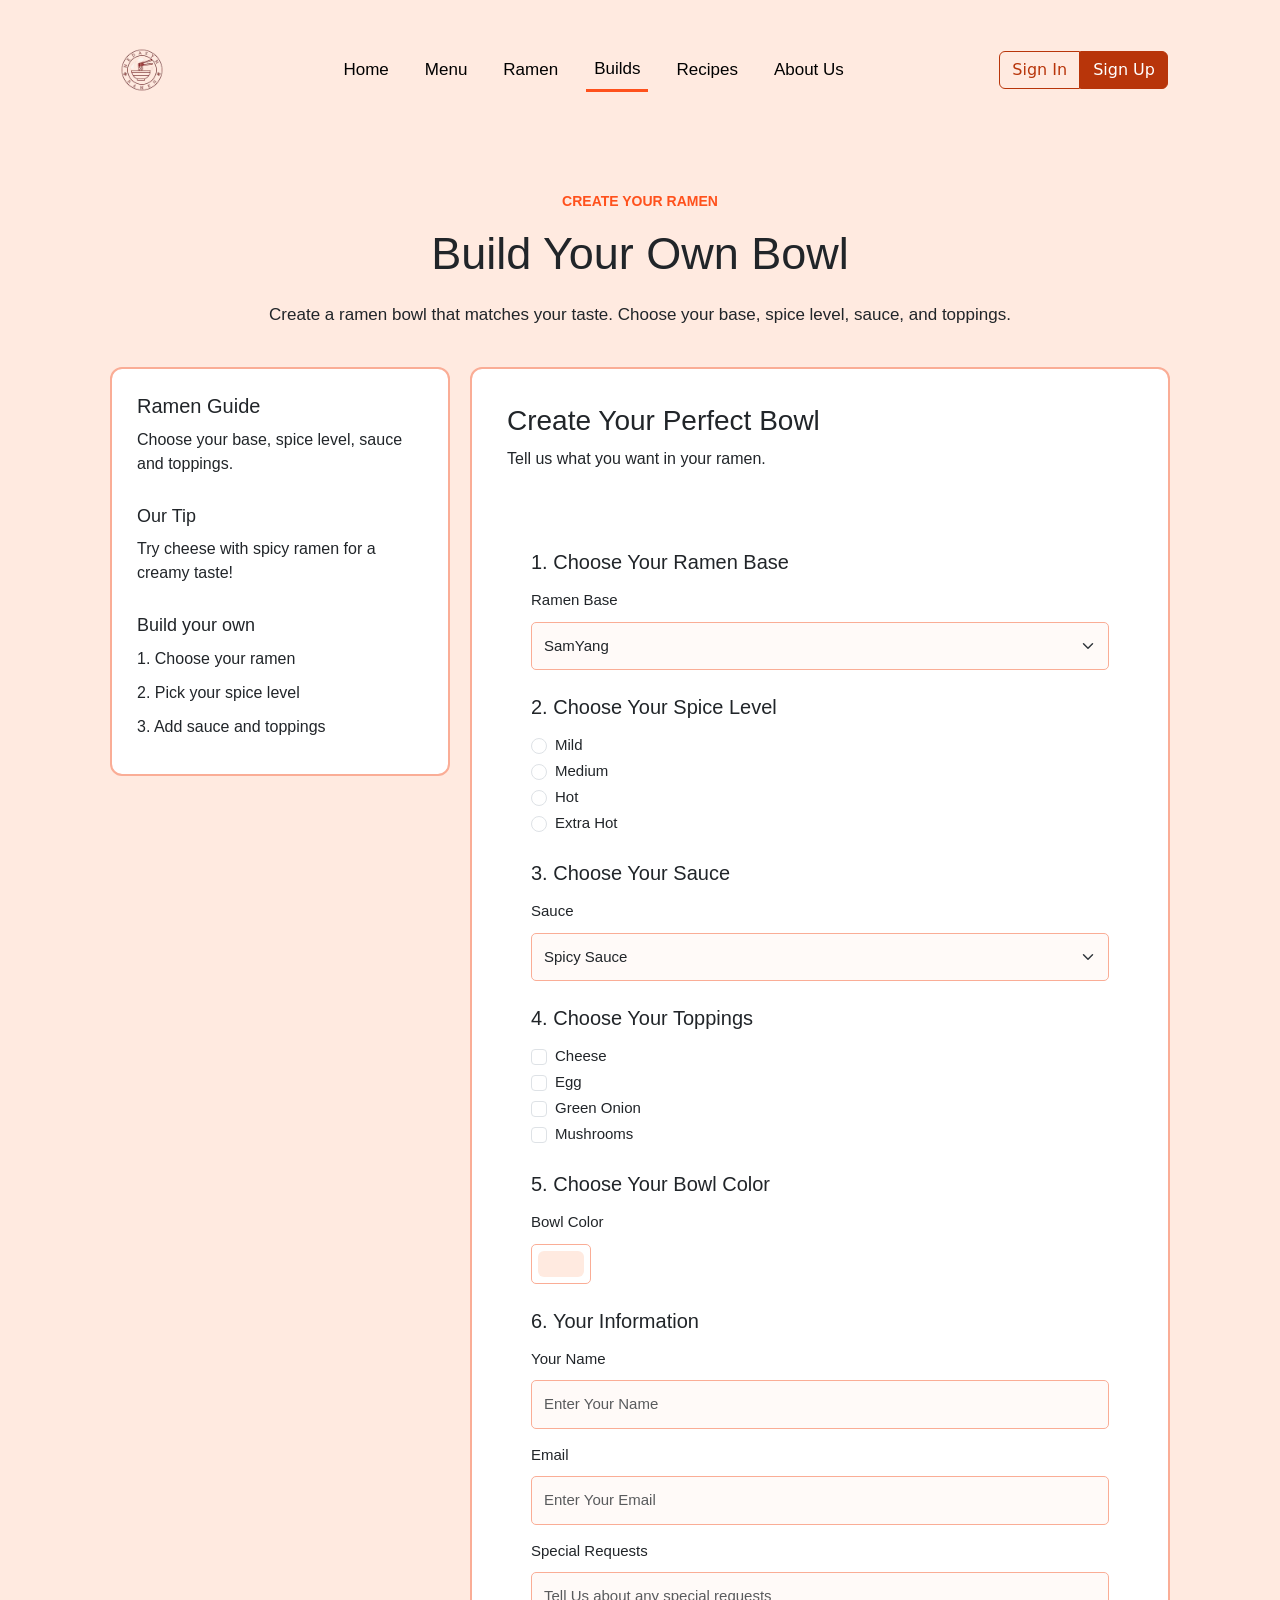
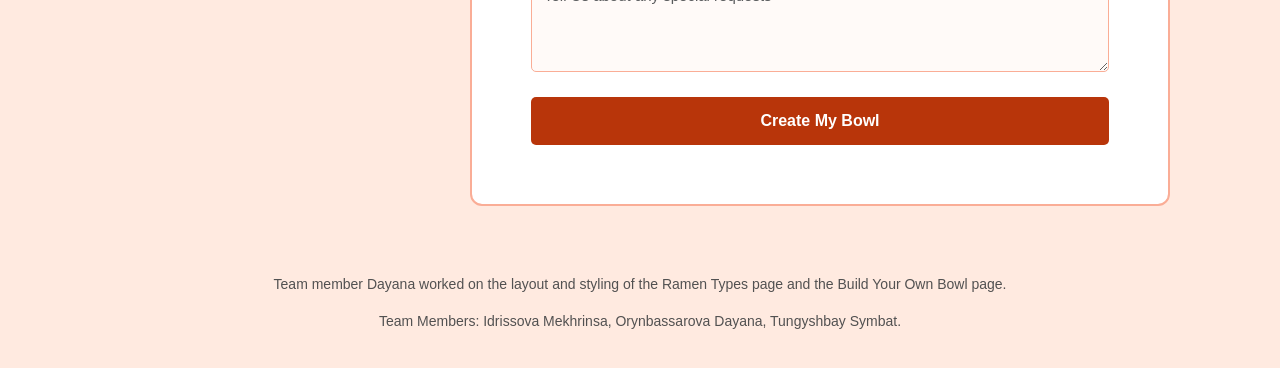
==== build.html @ 7dd199af "Add files via upload" ====
<!DOCTYPE html>
<html lang="en">

<head>
    <meta charset="UTF-8">
    <meta name="viewport" content="width=device-width, initial-scale=1.0">
    <link href="https://cdn.jsdelivr.net/npm/bootstrap@5.3.3/dist/css/bootstrap.min.css" rel="stylesheet">
    <link rel="stylesheet" href="style.css">
    <title>MEDASYM RAMEN | Build Your Own Bowl</title>
</head>

<body>
    <nav class="navbar navbar-expand-lg bg-white">
        <div class="container-fluid">
            <a class="navbar-brand" href="index.html">
                <img src="logo.png" alt="MEDASYM RAMEN" width="150">
            </a>

            <button class="navbar-toggler" type="button" data-bs-toggle="collapse" data-bs-target="#navbarNav">
                <span class="navbar-toggler-icon"></span>
            </button>
            <div class="collapse navbar-collapse" id="navbarNav">
                <ul class="navbar-nav mx-auto">
                    <li class="nav-item">
                        <a class="nav-link" href="index.html">Home</a>
                    </li>
                    <li class="nav-item">
                        <a class="nav-link" href="menu.html">Menu</a>
                    </li>
                    <li class="nav-item">
                        <a class="nav-link" href="ramen.html">Ramen</a>
                    </li>
                    <li class="nav-item">
                        <a class="nav-link active" href="build.html">Builds</a>
                    </li>
                    <li class="nav-item">
                        <a class="nav-link" href="recipes.html">Recipes</a>
                    </li>
                    <li class="nav-item">
                        <a class="nav-link" href="about.html">About Us</a>
                    </li>
                </ul>

                <div class="d-flex gap-2">
                    <a href="#" class="btn btn-outline-secondary">Sign In</a>
                    <a href="signup.html" class="btn btn-primary">Sign Up</a>
                </div>

            </div>
        </div>

    </nav>

    <section class="build-hero">

        <p>CREATE YOUR RAMEN</p>

        <h1>Build Your Own Bowl</h1>

        <p>
            Create a ramen bowl that matches your taste.
            Choose your base, spice level, sauce, and toppings.
        </p>
    </section>
    <div class="container my-4">
        <div class="row g-4">
            <aside class="col-lg-4 col-md-5 col-12">
                <div class="build-sidebar">
                    <h3>Ramen Guide</h3>
                    <p>Choose your base, spice level, sauce and toppings.</p>
                    <h4>Our Tip</h4>
                    <p>Try cheese with spicy ramen for a creamy taste!</p>
                    <h4>Build your own</h4>
                    <p>1. Choose your ramen</p>
                    <p>2. Pick your spice level</p>
                    <p>3. Add sauce and toppings</p>
                </div>
            </aside>


            <main class="col-lg-8 col-md-7 col-12">
                <div class="build-form">

                    <h2>Create Your Perfect Bowl</h2>

                    <p> Tell us what you want in your ramen.</p>

                    <form class="p-4">

                        <h3>1. Choose Your Ramen Base</h3>

                        <label for="base" class="form-label">Ramen Base</label>

                        <select id="base" name="base" class="form-select">
                            <option value="samyang">SamYang</option>
                            <option value="buldak">Buldak</option>
                            <option value="shin">Shin Ramen</option>
                        </select>

                        <h3>2. Choose Your Spice Level</h3>

                        <div class="form-check">
                            <input class="form-check-input" type="radio" name="spice" id="mild" value="mild">
                            <label class="form-check-label" for="mild">Mild</label>
                        </div>

                        <div class="form-check">
                            <input class="form-check-input" type="radio" name="spice" id="medium" value="medium">
                            <label class="form-check-label" for="medium">Medium</label>
                        </div>

                        <div class="form-check">
                            <input class="form-check-input" type="radio" name="spice" id="hot" value="hot">
                            <label class="form-check-label" for="hot">Hot</label>
                        </div>

                        <div class="form-check">
                            <input class="form-check-input" type="radio" name="spice" id="extra-hot"
                                value="extra-hot">
                            <label class="form-check-label" for="extra-hot">Extra Hot</label>
                        </div>


                        <h3>3. Choose Your Sauce</h3>

                        <label for="sauce" class="form-label">Sauce</label>
                        <select id="sauce" name="sauce" class="form-select">
                            <option value="spicy">Spicy Sauce</option>
                            <option value="cheese">Cheese Sauce</option>
                            <option value="creamy">Creamy Sauce</option>
                            <option value="soy">Soy Sauce</option>
                        </select>

                        <h3>4. Choose Your Toppings</h3>

                        <div class="form-check">
                            <input class="form-check-input" type="checkbox" name="topping" value="cheese" id="cheese">
                            <label class="form-check-label" for="cheese">Cheese</label>
                        </div>

                        <div class="form-check">
                            <input class="form-check-input" type="checkbox" name="topping" value="egg" id="egg">
                            <label class="form-check-label" for="egg">Egg</label>
                        </div>

                        <div class="form-check">
                            <input class="form-check-input" type="checkbox" name="topping" value="green-onion" id="green-onion">
                            <label class="form-check-label" for="green-onion">Green Onion</label>
                        </div>

                        <div class="form-check">
                            <input class="form-check-input" type="checkbox" name="topping" value="mushrooms" id="mushrooms">
                            <label class="form-check-label" for="mushrooms">Mushrooms</label>
                        </div>

                        <h3>5. Choose Your Bowl Color</h3>

                        <label for="bowl-color" class="form-label">Bowl Color</label>
                        <input type="color" id="bowl-color" name="bowl-color" class="form-control form-control-color" value="#ffeae0">

                        <h3>6. Your Information</h3>

                        <label for="name" class="form-label">Your Name</label>
                        <input type="text" id="name" name="name" class="form-control" placeholder="Enter Your Name">

                        <label for="email" class="form-label">Email</label>
                        <input type="email" id="email" name="email" class="form-control" placeholder="Enter Your Email">

                        <label for="message" class="form-label">Special Requests</label>

                        <textarea id="message" name="message" class="form-control"
                            placeholder="Tell Us about any special requests" rows="4"></textarea>

                        <button type="submit" class="btn btn-primary">Create My Bowl</button>

                    </form>
                </div>
            </main>
        </div>
    </div>
    <footer class="team-credits">
        <p>Team member Dayana worked on the layout and styling
            of the Ramen Types page and the Build Your Own Bowl page.
        </p>
        <p>Team Members: Idrissova Mekhrinsa,
            Orynbassarova Dayana, Tungyshbay Symbat.
        </p>

    </footer>

    <script src="https://cdn.jsdelivr.net/npm/bootstrap@5.3.3/dist/js/bootstrap.bundle.min.js"></script>

</body>

</html>
---- style.css ----
*,
::after,
::before {
    box-sizing: border-box;
    margin: 0;
    padding: 0;
}

body {
    margin: 0 100px;
    background-color: #ffeae0;
}

.team-credits {
    text-align: center;
    padding: 20px;
    font-size: 14px;
    color: #525151;
    margin-top: 50px;
    font-family: sans-serif;
}

.navbar {
    width: 100%;
    height: 140px;
    display: flex;
    justify-content: space-between;
    align-items: center;
    padding: 30px 0;
}

.navbar .logo h1 {
    font-weight: 600;
    font-family: sans-serif;
    color: #000000;
}

.navbar .logo b {
    color: #ff511c;
}

.navbar ul {
    display: flex;
    list-style: none;
    align-items: center;
    gap: 20px;
}

.navbar ul li {
    white-space: nowrap;
}

.navbar ul li a {
    text-decoration: none;
    color: #000000;
    font-weight: 500;
    font-family: sans-serif;
    font-size: 17px;
}

/* =====ACTIVE===== */
.navbar ul .active::after {
    content: '';
    width: 50%;
    height: 3px;
    background-color: #ff511c;
    display: flex;
    position: relative;
    margin-left: 10px;
}

button {
    padding: 10px 20px;
    cursor: pointer;
    font-weight: 600;
}

.signin {
    background: transparent;
    border: none;
}

.signup {
    background-color: #ff511c;
    color: #ffffff;
    outline: none;
    border: none;
    border-radius: 5px;
}

.explore-btn {
    display: inline-block;
    padding: 10px 23px;
    background-color: #ff511c;
    color: white;
    border-radius: 5px;
    text-decoration: none;
    font-family: sans-serif;
    font-weight: 600;
}

.explore-btn:hover {
    background-color: #e64213;
}

/* ===== HOMEPAGE ===== */
.home-grid {
    display: grid;
    grid-template-columns: 220px 1fr;
    grid-template-rows: auto 1fr auto;
    grid-template-areas:
        "header  header"
        "main main"
        "card card"
        "footer  footer";
    gap: 30px;
    min-height: 100vh;
}

.home-header {
    grid-area: header;
}

.home-card {
    grid-area: card;
    display: flex;
    flex-direction: row;
    align-items: center;
    justify-content: center;
    gap: 30px;
    flex-wrap: wrap;
}

.home-card img {
    width: 160px;
    height: 160px;
    object-fit: contain;
    padding: 15px;
    background-color: white;
    border-radius: 10px;
    outline: 2px solid #faad96;
    user-select: none;
    flex: 0 1 160px;
}

.home-main {
    grid-area: main;
    align-self: center;
}

.home-info {
    display: flex;
    flex-direction: column;
    max-width: 100%;
}

.home-info h2 {
    font-size: 60px;
    font-family: sans-serif;
    margin-bottom: 30px;
}

.home-info p {
    font-size: 20px;
    line-height: 2pc;
    margin-bottom: 30px;
    font-family: sans-serif;
}

.home-footer {
    grid-area: footer;
    text-align: center;
    padding: 20px;
    font-size: 14px;
    color: #525151;
    font-family: sans-serif;
}

@media (min-width: 576px) and (max-width: 800px) {
    .home-grid {
        grid-template-columns: 1fr;
        grid-template-areas:
            "header"
            "main"
            "card"
            "footer";
    }
}

@media (max-width: 575px) {
    .home-grid {
        grid-template-columns: 1fr;
        grid-template-areas:
            "header"
            "main"
            "card"
            "footer";
    }
}

/* =====CARDS===== */
.category {
    width: 100%;
    display: flex;
    margin-bottom: 50px;
    justify-content: center;
}

.category .list-items {
    width: 90%;
    position: relative;
    margin-top: 50px;
}

.category .list-items h3 {
    font-size: 20px;
    font-weight: 600;
    font-family: sans-serif;
    margin-bottom: 70px;

}

.category .list-items .card-list {
    display: flex;
    justify-content: space-between;
    grid-template-columns: repeat(4, 1fr);
}

.category .card-list .card {
    width: 200px;
    height: auto;
    display: block;
    padding: 10px;
    border-radius: 10px;
    position: relative;
    background: #ffffff;
    outline: 2px solid #faad96
}

.category .card-list .card:hover {
    transform: scale(1.05);
}

.category .card-list .card img {
    width: 100%;
    height: auto;
    object-fit: cover;
    object-position: center;
    background-repeat: no-repeat;
    box-shadow: 0 20px 20px #faad96;
    border-radius: 50%;
}

.category .card-list .card .food-title {
    padding: 40px 0 10px;
}

.category .card-list .card .food-title h1 {
    text-align: center;
    font-weight: bold;
    font-size: 16px;
    font-family: sans-serif;
}

.category .card .desc-food p {
    font-size: 13px;
    text-align: center;
    font-weight: 500;
    margin-bottom: 20px;
    font-family: sans-serif;
}

.category .card .price {
    display: flex;
    align-items: center;
    justify-content: space-between;
}

.category .card .plus-icon {
    width: 35px;
    height: 35px;
    padding: 0;
    border: none;
    border-radius: 50%;
    cursor: pointer;
    background: #f0f0f0;
    color: #ff511c;
    display: flex;
    align-items: center;
    justify-content: center;
}

/* =====SCROLL BAR===== */
::-webkit-scrollbar {
    width: 10px;
}

::-webkit-scrollbar-thumb {
    background: #ff511c;
    border-radius: 20px;
}

/* =====SIGNUP===== */

.signup-section {
    width: 100%;
    min-height: 75vh;
    display: flex;
    align-items: center;
    justify-content: center;
    padding: 40px 20px;
}

.signup-box {
    width: 100%;
    max-width: 440px;
    background: #ffffff;
    border-radius: 16px;
    outline: 2px solid #faad96;
    box-shadow: 0 20px 40px rgba(250, 173, 150, 0.35);
    padding: 45px 40px;
}

.signup-box h2 {
    font-size: 30px;
    font-weight: 700;
    text-align: center;
    margin-bottom: 30px;
    color: #1a1a1a;
}

.signup-box .field {
    display: flex;
    flex-direction: column;
    margin-bottom: 20px;
}

.signup-box label {
    font-size: 14px;
    font-weight: 600;
    margin-bottom: 8px;
    color: #333333;
}

#signupForm input[type="text"],
#signupForm input[type="email"],
#signupForm input[type="password"] {
    padding: 12px 14px;
    border-radius: 8px;
    border: 1.5px solid #faad96;
    font-size: 14px;
    font-family: sans-serif;
    background-color: #fffaf8;
    transition: border-color 0.2s ease, background-color 0.2s ease;
}

#signupForm input[type="text"]::placeholder,
#signupForm input[type="email"]::placeholder,
#signupForm input[type="password"]::placeholder {
    color: #b9b9b9;
}

#signupForm input[type="text"]:focus,
#signupForm input[type="email"]:focus,
#signupForm input[type="password"]:focus {
    outline: none;
    border-color: #ff511c;
    background-color: #ffffff;
}

#signupForm button[type="submit"] {
    width: 100%;
    background-color: #ff511c;
    color: #ffffff;
    font-size: 16px;
    font-weight: 600;
    font-family: sans-serif;
    padding: 13px;
    border: none;
    border-radius: 8px;
    cursor: pointer;
    margin-top: 8px;
    transition: background-color 0.2s ease, transform 0.1s ease;
}

#signupForm button[type="submit"]:hover {
    background-color: #e04214;
}

#signupForm button[type="submit"]:active {
    transform: scale(0.98);
}

.form-message {
    text-align: center;
    font-size: 13px;
    margin-top: 14px;
    min-height: 18px;
    font-family: sans-serif;
}

.form-message.error {
    color: #d33131;
}

.form-message.success {
    color: #2e8b3d;
}

.login-hint {
    text-align: center;
    font-size: 14px;
    margin-top: 24px;
    color: #555555;
    font-family: sans-serif;
}

.login-hint a {
    color: #ff511c;
    font-weight: 600;
    text-decoration: none;
}

.login-hint a:hover {
    text-decoration: underline;
}

/* ===== RAMEN TYPES PAGE ===== */
/* === RAMEN-HERO ===== */
.ramen-hero {
    width: 100%;
    text-align: center;
    margin-top: 50px;
    margin-bottom: 50px;
}

.ramen-hero p:first-child {
    font-size: 14px;
    font-weight: bold;
    font-family: sans-serif;
    color: #ff511c;
    margin-bottom: 15px;
}

.ramen-hero h1 {
    font-size: 48px;
    font-family: sans-serif;
    margin-bottom: 20px;
}

.ramen-hero p {
    font-size: 17px;
    font-family: sans-serif;
    line-height: 1.6;
}

/* ==== RAMEN TYPES INTRO ==== */
.ramen-types {
    width: 90%;
    margin: 0 auto;
}

.ramen-types>h2 {
    font-size: 32px;
    font-family: sans-serif;
    margin-bottom: 15px;
}


.ramen-types>p {
    font-size: 16px;
    font-family: sans-serif;
    margin-bottom: 30px;
    line-height: 1.6;
}

/* ==== RAMEN CARD ==== */
.ramen-cards {
    display: flex;
    gap: 30px;
    align-items: stretch;
}

.ramen-card {
    display: flex;
    align-items: center;
    gap: 40px;

    background-color: white;
    padding: 25px;
    margin: 30px 0;
    min-height: 300px;

    border-radius: 10px;
    box-shadow: 0 5px 10px #faad96;
    outline: 2px solid #faad96;

    transition: transform 0.3s ease;

}

.ramen-card:first-child {
    grid-column: span 2;
}

@media (max-width: 900px) {
    .ramen-cards {
        flex-direction: column;
    }
}

.ramen-card:hover {
    transform: translateY(-5px);
}

.ramen-button {
    padding: 10px 20px;
    background-color: #ff511c;
    color: white;
    border: none;
    border-radius: 5px;
    cursor: pointer;
    font-family: sans-serif;
    font-weight: 600;
}

.ramen-button:hover {
    background-color: #e64213;
}

.ramen-grid {
    display: grid;
    grid-template-columns: 220px 1fr;
    grid-template-rows: auto auto auto;
    grid-template-areas:
        "header header"
        "sidebar main"
        "footer footer";
    gap: 20px;
    width: 90%;
    margin: 50px auto;
}

.grid-header {
    grid-area: header;
    background-color: white;
    padding: 25px 30px;
    border-radius: 10px;
    outline: 2px solid #faad96;

}

.grid-header h2 {
    font-size: 28px;
    font-family: sans-serif;
}

.grid-sidebar {
    grid-area: sidebar;
    background-color: white;
    padding: 25px;
    border-radius: 10px;
    outline: 2px solid #faad96;
}

.grid-sidebar h3 {
    font-size: 20px;
    font-family: sans-serif;
    margin-bottom: 10px;
}

.grid-sidebar p {
    font-family: sans-serif;
    margin-bottom: 10px;
}

.grid-main {
    grid-area: main;
    background-color: white;
    padding: 25px;
    border-radius: 10px;
    outline: 2px solid #faad96;
}

.grid-main h2 {
    font-size: 28px;
    font-family: sans-serif;
    margin-bottom: 10px;
}

.grid-main p {
    font-family: sans-serif;
    line-height: 1.6;
}

.grid-footer {
    grid-area: footer;
    background-color: white;
    padding: 15px;
    border-radius: 10px;
    outline: 2px solid #faad96;
    text-align: center;
    font-family: sans-serif;
}


/* ==== RAMEN IMAGE ==== */
.ramen-card img {
    width: 250px;
    height: 250px;
    object-fit: contain;
    border-radius: 50%;
    box-shadow: 0 10px 20px #faad96;
}

/* ==== RAMEN INFO ==== */
.ramen-info {
    flex: 1;
}

.ramen-info>p:first-child {
    color: #ff511c;
    font-size: 14px;
    font-weight: 600;
    font-family: sans-serif;
    margin-bottom: 10px;
}

.ramen-info h3 {
    font-size: 28px;
    font-family: sans-serif;
    margin-bottom: 15px;
}

.ramen-info p {
    font-size: 15px;
    font-family: sans-serif;
    line-height: 1.6;
    margin-bottom: 15px;
}

.ramen-info ul {
    padding-left: 20px;
    margin-bottom: 15px;
}

.ramen-info li {
    font-family: sans-serif;
    margin-bottom: 7px;
}

/* ==== WHY KOREAN RAMEN ==== */
.ramen-about {
    width: 90%;
    background-color: white;
    padding: 30px;
    margin: 50px auto;
    border-radius: 10px;
    outline: 2px solid #faad96;
}

.ramen-about h2 {
    font-size: 16px;
    font-family: sans-serif;
    line-height: 1.6;
}

/* ==== HOW TO CHOOSE ==== */
.choose-ramen {
    width: 90%;
    background-color: white;
    padding: 30px;
    margin: 50px auto;
    border-radius: 10px;
    outline: 2px solid #faad96;
}

.choose-ramen h2 {
    font-size: 28px;
    font-family: sans-serif;
    margin-bottom: 15px;
}

.choose-ramen p {
    font-family: sans-serif;
    margin-bottom: 15px;
}

.choose-ramen ol {
    padding-left: 25px;
}

.choose-ramen li {
    font-family: sans-serif;
    margin-bottom: 8px;
}

/* ==== RAMEN TABLE ==== */
#ramen-guide {
    width: 90%;
    background-color: white;
    padding: 30px;
    margin: 50px auto;
    border-radius: 10px;
    outline: 2px solid #faad96;

}

#ramen-guide h2 {
    font-size: 28px;
    font-family: sans-serif;
    margin-bottom: 20px;
}

#ramen-guide table {
    width: 100%;
    border-collapse: collapse;
    font-family: sans-serif;
    table-layout: fixed;
    border: 1px solid #faad96;
}

#ramen-guide th,
#ramen-guide td {
    width: 25%;
    padding: 15px;
    text-align: left;
    border-bottom: 1px solid #faad96;
}

#ramen-guide th {
    font-weight: 600;
}

/* ==== IF YOU CAN'T CHOOSE ==== */
.build-promo {
    width: 90%;
    text-align: center;
    background-color: #fff5f0;
    padding: 35px;
    margin: 50px auto;
    border-radius: 10px;
    outline: 2px solid #faad96;
}

.build-promo h2 {
    font-size: 30px;
    font-family: sans-serif;
    margin-bottom: 15px;
}

.build-promo p {
    font-family: sans-serif;
    line-height: 1.6;
    margin-bottom: 20px;
}

.build-promo a {
    display: inline-block;
    padding: 10px 23px;
    background-color: #ff511c;
    color: white;
    border-radius: 5px;
    text-decoration: none;
    font-family: sans-serif;
    font-weight: 600;
}

.build-promo a:hover {
    background-color: #e64213;
}

.navbar .logo img {
    width: 80px;
    height: 80px;
    border-radius: 50%;
}

.signin-button {
    color: black;
    text-decoration: none;
    margin-right: 20px;
    font-weight: bold;
}

.signup-button {
    background-color: #ff511c;
    color: white;
    padding: 10px 20px;
    border-radius: 5px;
    text-decoration: none;
}

/* ==== BUILD ==== */
.build-hero {
    width: 100%;
    text-align: center;
    margin-top: 50px;
    margin-bottom: 40px;
}

.build-hero p:first-child {
    font-size: 14px;
    font-weight: 600;
    font-family: sans-serif;
    color: #ff511c;
    margin-bottom: 15px;
}

.build-hero h1 {
    font-size: 45px;
    font-family: sans-serif;
    margin-bottom: 20px;
}

.build-hero p {
    font-size: 17px;
    font-family: sans-serif;
    line-height: 1.6;
}

/* ==== GRID LAYOUT ==== */
.build-layout {
    display: grid;
    grid-template-columns: 220px 1fr;
    gap: 30px;
    width: 90%;
    max-width: 1100px;
    margin: 0 auto 50px;
}

/* ==== SIDEBAR ==== */
.build-sidebar {
    background-color: white;
    padding: 25px;
    border-radius: 10px;
    outline: 2px solid #faad96;
    font-family: sans-serif;
}

.build-sidebar h3 {
    font-size: 20px;
    margin-bottom: 10px;
}

.build-sidebar h4 {
    font-size: 18px;
    margin-top: 30px;
    margin-bottom: 10px;
}

.build-sidebar p {
    font-size: 16px;
    line-height: 1.5;
    margin-bottom: 10px;
}

/* ==== MAIN FORM ==== */
.build-form {
    width: 100%;
    max-width: none;
    margin: 0;
    background-color: white;
    padding: 35px;
    border-radius: 10px;
    outline: 2px solid #faad96;
    display: flex;
    flex-direction: column;
}

.build-form h2 {
    font-size: 28px;
    font-family: sans-serif;
    margin-bottom: 10px;
}

.build-form>p {
    font-family: sans-serif;
    margin-bottom: 30px;
}

.build-form h3 {
    font-size: 20px;
    font-family: sans-serif;
    margin-top: 25px;
    margin-bottom: 15px;
}

/* ==== LABELS ==== */
.build-form label {
    display: block;
    font-family: sans-serif;
    font-size: 15px;
    margin-bottom: 10px;
}

/* ==== SELECT ==== */
.build-form select {
    width: 100%;
    padding: 12px;
    border: 1px solid #faad96;
    border-radius: 5px;
    font-family: sans-serif;
    font-size: 15px;
    background-color: #fffaf8;
}

/* ==== RADIO AND CHECKBOX ==== */
.build-form input[type="radio"],
.build-form input[type="checkbox"] {
    margin-right: 8px;
}

.build-form .option {
    display: flex;
    align-items: center;
    margin-bottom: 10px;
}

/* ==== COLOR ==== */
.build-form input[type="color"] {
    width: 60px;
    height: 40px;
    border: 1px solid #faad96;
    border-radius: 5px;
    cursor: pointer;
}

/* ==== NAME AND EMAIL ==== */
.build-form input[type="text"],
.build-form input[type="email"] {
    width: 100%;
    padding: 12px;
    border: 1px solid #faad96;
    border-radius: 5px;
    font-family: sans-serif;
    font-size: 15px;
    background-color: #fffaf8;
    margin-bottom: 15px;
}

/* ==== TEXTAREA ==== */
.build-form textarea {
    width: 100%;
    height: 100px;
    padding: 12px;
    border: 1px solid #faad96;
    border-radius: 5px;
    font-family: sans-serif;
    font-size: 15px;
    background-color: #fffaf8;
    resize: vertical;
}

/* ==== SUBMIT BUTTON ==== */
.build-form button[type="submit"] {
    width: 100%;
    padding: 12px;
    margin-top: 25px;
    background-color: #ff511c;
    color: white;
    border: none;
    border-radius: 5px;
    font-family: sans-serif;
    font-size: 16px;
    font-weight: 600;
    cursor: pointer;
}

.build-form button[type="submit"]:hover {
    background-color: #e64213;
}

/* ==== RESPONSIVE ==== */
@media (max-width: 800px) {

    .build-layout {
        grid-template-columns: 1fr;
    }

    .build-sidebar {
        width: 100%;
    }

}

/* ===== ABOUT US PAGE ===== */
.about-hero {
    display: flex;
    justify-content: space-around;
    align-items: center;
    padding-top: 50px;
    padding-bottom: 20px;
}

.about-left {
    width: 45%;
    font-family: sans-serif;
}

.orange-text {
    color: #ff511c;
    font-weight: bold;
    margin-bottom: 15px;
}

.about-left h1 {
    font-size: 55px;
    font-family: sans-serif;
    margin-bottom: 20px;
}

.about-left h1 span {
    color: #ff511c;
}

.about-left p {
    font-size: 18px;
    line-height: 1.6;
    font-family: sans-serif;
}

.about-right img {
    width: 300px;
}

/* ===== OUR STORY ===== */
.story {
    margin-top: 80px;
    background-color: white;
    border-radius: 25px;
    padding: 25px;
    display: flex;
    align-items: center;
    gap: 50px;
    outline: 2px solid #faad96;
}

.story-image {
    width: 50%;
}

.story-image img {
    width: 100%;
    height: 280px;
    object-fit: cover;
    border-radius: 20px;
}

.story-text {
    width: 50%;
}

.story-text .orange {
    color: #ff511c;
    font-weight: bold;
    font-family: sans-serif;
}

.story-text h2 {
    font-size: 38px;
    margin: 20px 0;
    font-family: sans-serif;
}

.story-text p {
    font-size: 17px;
    line-height: 1.6;
    font-family: sans-serif;
}

/* ===== VALUES ===== */
.values-section {
    text-align: center;
    font-family: sans-serif;
    margin-top: 60px;
}

.values-section h1 {
    font-size: 40px;
    margin-bottom: 15px;
}

.values-section>p {
    font-size: 17px;
    font-family: sans-serif;
}

.values {
    display: flex;
    justify-content: center;
    gap: 40px;
    margin-top: 40px;
}

.value-box {
    background-color: white;
    width: 280px;
    padding: 30px;
    border-radius: 15px;
    outline: 2px solid #faad96;
}

.value-box h2 {
    font-size: 20px;
    font-family: sans-serif;
    margin-bottom: 15px;
}

.value-box p {
    font-size: 15px;
    line-height: 1.5;
    font-family: sans-serif;
}

/* ===== SPECIAL STORY ===== */
.special-story {
    margin-top: 60px;
    background-color: white;
    border-radius: 25px;
    padding: 30px 50px;
    display: flex;
    align-items: center;
    gap: 40px;
    outline: 2px solid #faad96;
}

.person-image img {
    width: 160px;
    height: 160px;
    object-fit: cover;
    border-radius: 50%;
}

.special-text {
    flex: 1;
}

.special-text h2 {
    font-size: 36px;
    margin: 15px 0;
    font-family: sans-serif;
}

.special-text p {
    font-family: sans-serif;
    font-size: 17px;
    line-height: 1.6;
}

.special-text .orange {
    color: #ff511c;
    font-weight: bold;
    letter-spacing: 2px;
    font-family: sans-serif;
}

/* =====CARDS===== */
.category {
    width: 100%;
    display: flex;
    margin-bottom: 50px;
    justify-content: center;
}

.category .list-items1 h1 {
    font-size: 25px;
    font-weight: 600;
    font-family: sans-serif;
    margin-bottom: 70px;
    margin-left: 500px;

}

.category .list-items1 {
    width: 90%;
    position: relative;
    margin-top: 50px;
}

.category .list-items1 h2 {
    font-size: 25px;
    font-weight: 600;
    font-family: sans-serif;
    margin-bottom: 70px;

}

.category .list-items1 .card-list {
    display: flex;
    justify-content: center;
    align-items: flex-start;
    gap: 60px;
    flex-wrap: wrap;

}

.category .card-list .card {
    width: 260px;
    height: auto;
    display: block;
    padding: 10px;
    border-radius: 10px;
    position: relative;
    background: #ffffff;
    outline: 2px solid #faad96
}

.category .card-list .card img {
    width: 100%;
    height: auto;
    object-fit: cover;
    object-position: center;
    background-repeat: no-repeat;
    box-shadow: 0 20px 20px #faad96;
    border-radius: 50%;
}

.category .card-list .card .food-title {
    padding: 40px 0 10px;
    font-family: sans-serif;
}

.category .card-list .card .food-title h1 {
    text-align: center;
    font-weight: 600;
    font-size: 16px;
    font-family: sans-serif;
}

.category .card .desc-food p {
    font-size: 13px;
    text-align: center;
    font-weight: 500;
    margin-bottom: 20px;
    font-family: sans-serif;
}

.category .card .price {
    display: flex;
    align-items: center;
    justify-content: space-between;
}

/* ===== RECIPES TEXT STYLE ===== */
.category .card .desc-food,
.category .card .desc-food p,
.category .card h4,
.category .card ol,
.category .card ul,
.category .card li {
    font-family: sans-serif;
}

.category .card .desc-food {
    text-align: center;
    font-family: sans-serif;
}

.category .card .desc-food p {
    text-align: center;
    font-size: 13px;
}

/* Ingredients title */
.category .card h4 {
    text-align: center;
    font-size: 15px;
    margin: 15px 0 5px;

}

/* Ingredients list */
.category .card .desc-food ul {
    list-style-position: inside;
    text-align: center;
    padding: 0;
    margin: 0;

}

/* Steps list */
.category .card .desc-food ol {
    list-style-position: inside;
    text-align: center;
    padding: 0;
    margin: 0;

}

.category .card .desc-food li {
    font-family: sans-serif;
    font-size: 13px;
    margin: 3px 0;

}

/* Card title */
.category .card .food-title h1 {
    font-family: sans-serif;
    font-weight: 600;

}

/* ======RAMEN GALLERY ======== */
.ramen-gallery {
    width: 90%;
    margin: 60px auto;
    text-align: center;
}

.ramen-gallery h2 {
    font-size: 32px;
    font-family: sans-serif;
    margin-bottom: 15px;
}

.ramen-gallery>p {
    font-size: 16px;
    font-family: sans-serif;
    margin-bottom: 30px;
    line-height: 1.6;
}

/* ==== GALLERY GRID ==== */
.gallery-grid {
    display: grid;
    grid-template-columns: repeat(3, 1fr);
    gap: 25px;
    width: 100%;
}

/* ==== GALLERY ITEM ==== */
.gallery-item {
    width: 100%;
    overflow: hidden;
    border-radius: 10px;
    background-color: white;
    outline: 2px solid #faad96;
}

/* ==== GALLERY IMAGE ==== */
.gallery-item img {
    display: block;
    width: 100%;
    height: 200px;
    object-fit: cover;
}

/* ==== GALLERY CAPTION ==== */
.gallery-caption {
    padding: 15px;
    background-color: white;
}

.gallery-caption h3 {
    font-size: 18px;
    font-family: sans-serif;
    margin-bottom: 5px;
}

.gallery-caption p {
    font-size: 14px;
    font-family: sans-serif;
    color: #555;
}

/* ==== HOVER EFFECT ==== */
.gallery-item:hover img {
    transform: scale(1.05);
    transition: transform 0.3s ease;

}

@media (max-width: 768px) {
    .gallery-grid {
        grid-template-columns: 1fr;
    }
}

/* ========SIDE DISHES GALLERY ============= */
.side-gallery {
    width: 90%;
    margin: 60px auto;
    text-align: center;
}

.side-gallery h2 {
    font-size: 32px;
    font-family: sans-serif;
    margin-bottom: 15px;
}

.side-gallery>p {
    font-size: 16px;
    font-family: sans-serif;
    margin-bottom: 30px;
    line-height: 1.6;
}

/* ==== SIDE GRID ==== */
.side-grid {
    display: grid;
    grid-template-columns: repeat(3, 1fr);
    grid-auto-rows: 250px;
    gap: 25px;
    width: 100%;
}

/* ==== SIDE ITEM ==== */
.side-item {
    position: relative;
    overflow: hidden;
    border-radius: 10px;
    background-color: white;
    outline: 2px solid #faad96;
}

/* ==== SIDE IMAGE ==== */
.side-item img {
    display: block;
    width: 100%;
    height: 100%;
    object-fit: cover;
    transition: transform 0.4s ease;
}

.side-item:hover img,
.side-item:focus-within img {
    transform: scale(1.08);
}

/* ==== SIDE CAPTION ==== */
.side-caption {
    position: absolute;
    inset: 0;
    display: flex;
    flex-direction: column;
    justify-content: flex-end;
    padding: 20px;
    background: linear-gradient(to top,
            rgba(0, 0, 0, 0.85) 0%,
            rgba(0, 0, 0, 0.4) 60%,
            rgba(0, 0, 0, 0) 100%);
    color: #ffffff;
    text-align: left;

    opacity: 0;
    transform: translateY(15px);
    transition: opacity 0.3s ease, transform 0.3s ease;
}

.side-item:hover .side-caption,
.side-item:focus-within .side-caption {
    opacity: 1;
    transform: translateY(0);
}

.side-caption h3 {
    font-size: 18px;
    font-family: sans-serif;
    margin-bottom: 5px;
    color: #ffffff;
}

.side-caption p {
    font-size: 14px;
    font-family: sans-serif;
    color: #f2f2f2;
}

/* ==== TOUCH SCREENS ==== */
@media (hover: none) {
    .side-caption {
        opacity: 1;
        transform: none;
    }
}

@media (max-width: 768px) {
    .side-grid {
        grid-template-columns: 1fr;
    }
}

/* =======ABOUT PAGE ========= */
.moments {
    margin-top: 80px;
    text-align: center;
    font-family: sans-serif;
}

.moments h1 {
    font-size: 45px;
    margin-bottom: 10px;
}

.moments-subtitle {
    color: #ff511c;
    letter-spacing: 5px;
    font-size: 14px;
    margin-bottom: 40px;
}

.moments-grid {
    display: grid;
    grid-template-columns: repeat(3, 1fr);
    gap: 25px;
}

.moments-item {
    background: white;
    border-radius: 20px;
    padding: 15px;
    outline: 2px solid #faad96;
    overflow: hidden;
}

.moments-item img {
    width: 100%;
    height: 230px;
    object-fit: cover;
    border-radius: 15px;
}

.moments-item h3 {
    margin-top: 15px;
    font-size: 18px;
    font-family: sans-serif;
}

/* hover effect */
.moments-item:hover img {
    transform: scale(1.05);
    transition: 0.4s;
}

.moments-item:hover {
    transform: translateY(-5px);
    transition: 0.4s;
}

@media (max-width: 768px) {
    .moments-grid {
        grid-template-columns: 1fr;
    }
}

/* === ASSIGNMENT-3 === */
/* Responsive typography */
/*For Mobile*/
@media (max-width: 575px) {

    /*index*/
    .home-info h2 {
        font-size: 35px;
    }

    .home-info p {
        font-size: 15px;
    }

    /*menu*/
    .category .list-items h3 {
        font-size: 17px;
    }

    .category .card .food-title h1 {
        font-size: 14px;
    }

    .category .card .desc-food p {
        font-size: 12px;
    }

    .side-gallery h2 {
        font-size: 24px;
    }

    .side-gallery>p {
        font-size: 14px;
    }

    .side-caption h3 {
        font-size: 15px;
    }

    .side-caption p {
        font-size: 12px;
    }

    /*ramen*/
    .ramen-hero h1 {
        font-size: 32px;
    }

    .ramen-hero p {
        font-size: 14px;
    }

    .build-hero h1 {
        font-size: 32px;
    }

    .build-hero p {
        font-size: 14px;
    }
}

/*For Tablet*/
@media (min-width: 576px) and (max-width: 768px) {

    /*index*/
    .home-info h2 {
        font-size: 45px;
    }

    .home-info p {
        font-size: 17px;
    }

    /*menu*/
    .category .list-items h3 {
        font-size: 18px;
    }

    .category .card .food-title h1 {
        font-size: 15px;
    }

    .category .card .desc-food p {
        font-size: 12px;
    }

    .side-gallery h2 {
        font-size: 28px;
    }

    .side-gallery>p {
        font-size: 15px;
    }

    .side-caption h3 {
        font-size: 16px;
    }

    .side-caption p {
        font-size: 13px;
    }

    /*ramen*/
    .ramen-hero h1 {
        font-size: 40px;
    }

    .ramen-hero p {
        font-size: 16px;
    }

    .build-hero h1 {
        font-size: 40px;
    }

    .build-hero p {
        font-size: 16px;
    }
}

/*For Desktop*/
@media (min-width: 769px) {

    /*index*/
    .home-info h2 {
        font-size: 60px;
    }

    .home-info p {
        font-size: 20px;
    }

    /*menu*/
    .category .list-items h3 {
        font-size: 20px;
    }

    .category .card .food-title h1 {
        font-size: 16px;
    }

    .category .card .desc-food p {
        font-size: 13px;
    }

    .side-gallery h2 {
        font-size: 32px;
    }

    .side-gallery>p {
        font-size: 16px;
    }

    .side-caption h3 {
        font-size: 18px;
    }

    .side-caption p {
        font-size: 14px;
    }

    /*ramen*/
    .ramen-hero h1 {
        font-size: 48px;
    }

    .ramen-hero p {
        font-size: 17px;
    }

    .build-hero h1 {
        font-size: 45px;
    }

    .build-hero p {
        font-size: 17px;
    }
}

/* Responsive Cards */
/*symbat*/
/* Desktop (default) — 3 in a row */
.home-card {
    display: flex;
    flex-wrap: wrap;
    justify-content: center;
    gap: 30px;
}

.home-card img {
    width: 160px;
    height: 160px;
    object-fit: contain;
    padding: 15px;
    background-color: white;
    border-radius: 10px;
    outline: 2px solid #faad96;
    user-select: none;
    flex: 0 1 160px;
}

/* Tablet — 2 per row */
@media (min-width: 576px) and (max-width: 768px) {
    .home-card img {
        flex: 0 1 calc(50% - 15px);
        /* 2 per row, accounting for the 30px gap */
        width: auto;
        height: auto;
        max-width: 200px;
    }
}

/* Mobile — 1 per row (stacked) */
@media (max-width: 575px) {
    .home-card {
        flex-direction: column;
        align-items: center;
        gap: 20px;
    }

    .home-card img {
        flex: 0 1 auto;
        width: 200px;
        height: 200px;
    }
}

/*dayana*/
.responsive-cards {
    display: flex;
    gap: 25px;
    margin: 40px auto;
    width: 90%;

}

.responsive-card {
    flex: 1;
    padding: 25px;
    background-color: white;
    border-radius: 10px;
    outline: 2px solid #faad96;
    text-align: center;
}

.responsive-card h3 {
    font-size: 22px;
    margin-bottom: 15px;
}

.responsive-card p {
    font-size: 15px;
    line-height: 1.5;
    margin-bottom: 20px;
}

.responsive-card button {
    background-color: #ff511c;
    color: white;
    border: none;
    border-radius: 5px;
    padding: 10px 20px;
}

/*Tablet 2 cards per row */
@media (min-width: 576px) and (max-width: 768px) {
    .responsive-cards {
        flex-wrap: wrap;
    }

    .responsive-card {
        flex: 0 0 calc(50% - 13px);
    }
}

/*Mobile 1 card per row */
@media (max-width: 575px) {
    .responsive-cards {
        flex-direction: column;
    }
}

.carousel-item img {
    width: 100%;
    height: 500px;
    object-fit: contain;
}

/* Carousel image indicators */
/* Carousel indicators */
/* ===== CAROUSEL INDICATORS ===== */
#ramenCarousel .carousel-indicators {
    position: absolute;
    left: 0;
    right: 0;
    bottom: 15px;

    display: flex;
    justify-content: center;
    align-items: center;

    width: 100%;
    margin: 0;
    padding: 0;

    gap: 8px;
}

#ramenCarousel .carousel-indicators button {
    width: 28px;
    height: 28px;

    margin: 0;
    padding: 0;

    border: 2px solid #ff511c;
    border-radius: 50%;

    background-color: white;
    color: #ff511c;

    opacity: 1;

    text-indent: 0;
    font-size: 13px;
    font-weight: bold;

    display: flex;
    align-items: center;
    justify-content: center;
}

#ramenCarousel .carousel-indicators button.active {
    background-color: #ff511c;
    color: white;
}

/*Navbar */
.navbar {
    background-color: #ffeae0 !important;
}

/* A3 Bootstrap Buttons */
.btn-primary {
    background-color: #ff511c !important;
    border-color: #ff511c !important;
    color: white !important;
}

.btn-primary:hover {
    background-color: #e64616 !important;
    border-color: #e64616 !important;
}

.btn-outline-secondary {
    color: #ff511c !important;
    border-color: #ff511c !important;
}

.btn-outline-secondary:hover {
    background-color: #ff511c !important;
    border-color: #ff511c !important;
    color: white !important;
}

/* ===== A3 MOBILE FIX ===== */
@media (max-width: 768px) {

    /* Remove large desktop margins */
    body {
        margin: 0;
    }

    /* Bootstrap navbar */
    .navbar {
        height: auto;
        padding: 15px 20px;
    }

    /* Ramen hero */
    .ramen-hero {
        margin-top: 30px;
        margin-bottom: 30px;
    }

    /* Build hero */
    .build-hero {
        margin-top: 30px;
        margin-bottom: 30px;
    }

    /* Comparison table */
    #ramen-guide {
        width: 100%;
        padding: 20px;
        overflow-x: auto;
    }

    #ramen-guide table {
        width: 100%;
        table-layout: auto;
    }

    #ramen-guide th,
    #ramen-guide td {
        padding: 8px;
        font-size: 13px;
        word-break: normal;
    }

    /* Carousel */
    .carousel-item img {
        height: 300px;
    }

    /* Footer */
    .team-credits {
        margin-top: 30px;
        padding: 20px;
    }
}

/*task3-menu*/
/* Bootstrap's grid now handles the layout, so neutralize the old wrappers */
.category .list-items {
    max-width: none;
}

/* Cards fill their Bootstrap column instead of using fixed widths */
.category .card,
.side-gallery .side-item {
    width: 100%;
    max-width: 100%;
    margin: 0;
}

/* Images scale inside their column */
.category .card img,
.side-gallery .side-item img {
    max-width: 100%;
    height: auto;
    display: block;
}

/* Keep footer text inside the container padding */
.team-credits .container {
    padding-left: 12px;
    padding-right: 12px;
}

/* ===== task3-menu: restore card look inside Bootstrap columns ===== */

.category .card {
    padding: 20px;
    border-radius: 10px;
    background: #ffffff;
    outline: 2px solid #faad96;
    border: none;
    /* removes Bootstrap's default card border */
}

.category .card:hover {
    transform: scale(1.03);
}

/* Ramen / tteokbokki image: smaller, round, centered */
.category .card img {
    display: block;
    width: 100%;
    max-width: 200px;
    /* change this number to make images bigger or smaller */
    aspect-ratio: 1 / 1;
    height: auto;
    object-fit: cover;
    border-radius: 50%;
    box-shadow: 0 20px 20px #faad96;
    margin: 0 auto;
}

.category .card .food-title {
    padding: 40px 0 10px;
}

.category .card .food-title h1 {
    text-align: center;
    font-weight: bold;
    font-family: sans-serif;
}

.category .card .desc-food {
    flex-grow: 1;
    /* pushes price row to the bottom so all cards align */
}

/* Task 10: accessible contrast (4.5:1 or better) */
.btn-primary {
    background-color: #b8350a !important;
    border-color: #b8350a !important;
    color: #ffffff !important;
}

.btn-primary:hover,
.btn-primary:focus {
    background-color: #9c2d08 !important;
    border-color: #9c2d08 !important;
}

.btn-outline-secondary {
    color: #b8350a !important;
    border-color: #b8350a !important;
}

.btn-outline-secondary:hover,
.btn-outline-secondary:focus {
    background-color: #b8350a !important;
    border-color: #b8350a !important;
    color: #ffffff !important;
}

*,
::after,
::before {
    box-sizing: border-box;
    margin: 0;
    padding: 0;
}

body {
    margin: 0 100px;
    background-color: #ffeae0;
}

.team-credits {
    text-align: center;
    padding: 20px;
    font-size: 14px;
    color: #525151;
    margin-top: 50px;
    font-family: sans-serif;
}

.navbar {
    width: 100%;
    height: 140px;
    display: flex;
    justify-content: space-between;
    align-items: center;
    padding: 30px 0;
}

.navbar .logo h1 {
    font-weight: 600;
    font-family: sans-serif;
    color: #000000;
}

.navbar .logo b {
    color: #ff511c;
}

.navbar ul {
    display: flex;
    list-style: none;
    align-items: center;
    gap: 20px;
}

.navbar ul li {
    white-space: nowrap;
}

.navbar ul li a {
    text-decoration: none;
    color: #000000;
    font-weight: 500;
    font-family: sans-serif;
    font-size: 17px;
}

/* =====ACTIVE===== */
.navbar ul .active::after {
    content: '';
    width: 50%;
    height: 3px;
    background-color: #ff511c;
    display: flex;
    position: relative;
    margin-left: 10px;
}

button {
    padding: 10px 20px;
    cursor: pointer;
    font-weight: 600;
}

.signin {
    background: transparent;
    border: none;
}

.signup {
    background-color: #ff511c;
    color: #ffffff;
    outline: none;
    border: none;
    border-radius: 5px;
}

.explore-btn {
    display: inline-block;
    padding: 10px 23px;
    background-color: #ff511c;
    color: white;
    border-radius: 5px;
    text-decoration: none;
    font-family: sans-serif;
    font-weight: 600;
}

.explore-btn:hover {
    background-color: #e64213;
}

/* ===== HOMEPAGE ===== */
.home-grid {
    display: grid;
    grid-template-columns: 220px 1fr;
    grid-template-rows: auto 1fr auto;
    grid-template-areas:
        "header  header"
        "main main"
        "card card"
        "footer  footer";
    gap: 30px;
    min-height: 100vh;
}

.home-header {
    grid-area: header;
}

.home-card {
    grid-area: card;
    display: flex;
    flex-direction: row;
    align-items: center;
    justify-content: center;
    gap: 30px;
    flex-wrap: wrap;
}

.home-card img {
    width: 160px;
    height: 160px;
    object-fit: contain;
    padding: 15px;
    background-color: white;
    border-radius: 10px;
    outline: 2px solid #faad96;
    user-select: none;
    flex: 0 1 160px;
}

.home-main {
    grid-area: main;
    align-self: center;
}

.home-info {
    display: flex;
    flex-direction: column;
    max-width: 100%;
}

.home-info h2 {
    font-size: 60px;
    font-family: sans-serif;
    margin-bottom: 30px;
}

.home-info p {
    font-size: 20px;
    line-height: 2pc;
    margin-bottom: 30px;
    font-family: sans-serif;
}

.home-footer {
    grid-area: footer;
    text-align: center;
    padding: 20px;
    font-size: 14px;
    color: #525151;
    font-family: sans-serif;
}

@media (min-width: 576px) and (max-width: 800px) {
    .home-grid {
        grid-template-columns: 1fr;
        grid-template-areas:
            "header"
            "main"
            "card"
            "footer";
    }
}

@media (max-width: 575px) {
    .home-grid {
        grid-template-columns: 1fr;
        grid-template-areas:
            "header"
            "main"
            "card"
            "footer";
    }
}

/* =====CARDS===== */
.category {
    width: 100%;
    display: flex;
    margin-bottom: 50px;
    justify-content: center;
}

.category .list-items {
    width: 90%;
    position: relative;
    margin-top: 50px;
}

.category .list-items h3 {
    font-size: 20px;
    font-weight: 600;
    font-family: sans-serif;
    margin-bottom: 70px;

}

.category .list-items .card-list {
    display: flex;
    justify-content: space-between;
    grid-template-columns: repeat(4, 1fr);
}

.category .card-list .card {
    width: 200px;
    height: auto;
    display: block;
    padding: 10px;
    border-radius: 10px;
    position: relative;
    background: #ffffff;
    outline: 2px solid #faad96
}

.category .card-list .card:hover {
    transform: scale(1.05);
}

.category .card-list .card img {
    width: 100%;
    height: auto;
    object-fit: cover;
    object-position: center;
    background-repeat: no-repeat;
    box-shadow: 0 20px 20px #faad96;
    border-radius: 50%;
}

.category .card-list .card .food-title {
    padding: 40px 0 10px;
}

.category .card-list .card .food-title h1 {
    text-align: center;
    font-weight: bold;
    font-size: 16px;
    font-family: sans-serif;
}

.category .card .desc-food p {
    font-size: 13px;
    text-align: center;
    font-weight: 500;
    margin-bottom: 20px;
    font-family: sans-serif;
}

.category .card .price {
    display: flex;
    align-items: center;
    justify-content: space-between;
}

.category .card .plus-icon {
    width: 35px;
    height: 35px;
    padding: 0;
    border: none;
    border-radius: 50%;
    cursor: pointer;
    background: #f0f0f0;
    color: #ff511c;
    display: flex;
    align-items: center;
    justify-content: center;
}

/* =====SCROLL BAR===== */
::-webkit-scrollbar {
    width: 10px;
}

::-webkit-scrollbar-thumb {
    background: #ff511c;
    border-radius: 20px;
}

/* =====SIGNUP===== */
.signup-section {
    width: 100%;
    min-height: 75vh;
    display: flex;
    align-items: center;
    justify-content: center;
    padding: 40px 20px;
}

.signup-box {
    width: 100%;
    max-width: 440px;
    background: #ffffff;
    border-radius: 16px;
    outline: 2px solid #faad96;
    box-shadow: 0 20px 40px rgba(250, 173, 150, 0.35);
    padding: 45px 40px;
}

.signup-box h2 {
    font-size: 30px;
    font-weight: 700;
    text-align: center;
    margin-bottom: 30px;
    color: #1a1a1a;
}

.signup-box .field {
    display: flex;
    flex-direction: column;
    margin-bottom: 20px;
}

.signup-box label {
    font-size: 14px;
    font-weight: 600;
    margin-bottom: 8px;
    color: #333333;
}

#signupForm input[type="text"],
#signupForm input[type="email"],
#signupForm input[type="password"] {
    padding: 12px 14px;
    border-radius: 8px;
    border: 1.5px solid #faad96;
    font-size: 14px;
    font-family: sans-serif;
    background-color: #fffaf8;
    transition: border-color 0.2s ease, background-color 0.2s ease;
}

#signupForm input[type="text"]::placeholder,
#signupForm input[type="email"]::placeholder,
#signupForm input[type="password"]::placeholder {
    color: #b9b9b9;
}

#signupForm input[type="text"]:focus,
#signupForm input[type="email"]:focus,
#signupForm input[type="password"]:focus {
    outline: none;
    border-color: #ff511c;
    background-color: #ffffff;
}

#signupForm button[type="submit"] {
    width: 100%;
    background-color: #ff511c;
    color: #ffffff;
    font-size: 16px;
    font-weight: 600;
    font-family: sans-serif;
    padding: 13px;
    border: none;
    border-radius: 8px;
    cursor: pointer;
    margin-top: 8px;
    transition: background-color 0.2s ease, transform 0.1s ease;
}

#signupForm button[type="submit"]:hover {
    background-color: #e04214;
}

#signupForm button[type="submit"]:active {
    transform: scale(0.98);
}

.form-message {
    text-align: center;
    font-size: 13px;
    margin-top: 14px;
    min-height: 18px;
    font-family: sans-serif;
}

.form-message.error {
    color: #d33131;
}

.form-message.success {
    color: #2e8b3d;
}

.login-hint {
    text-align: center;
    font-size: 14px;
    margin-top: 24px;
    color: #555555;
    font-family: sans-serif;
}

.login-hint a {
    color: #ff511c;
    font-weight: 600;
    text-decoration: none;
}

.login-hint a:hover {
    text-decoration: underline;
}

/* ===== RAMEN TYPES PAGE ===== */
/* === RAMEN-HERO ===== */
.ramen-hero {
    width: 100%;
    text-align: center;
    margin-top: 50px;
    margin-bottom: 50px;
}

.ramen-hero p:first-child {
    font-size: 14px;
    font-weight: bold;
    font-family: sans-serif;
    color: #ff511c;
    margin-bottom: 15px;
}

.ramen-hero h1 {
    font-size: 48px;
    font-family: sans-serif;
    margin-bottom: 20px;
}

.ramen-hero p {
    font-size: 17px;
    font-family: sans-serif;
    line-height: 1.6;
}

/* ==== RAMEN TYPES INTRO ==== */
.ramen-types {
    width: 90%;
    margin: 0 auto;
}

.ramen-types>h2 {
    font-size: 32px;
    font-family: sans-serif;
    margin-bottom: 15px;
}


.ramen-types>p {
    font-size: 16px;
    font-family: sans-serif;
    margin-bottom: 30px;
    line-height: 1.6;
}

/* ==== RAMEN CARD ==== */
.ramen-cards {
    display: flex;
    gap: 30px;
    align-items: stretch;
}

.ramen-card {
    display: flex;
    align-items: center;
    gap: 40px;

    background-color: white;
    padding: 25px;
    margin: 30px 0;
    min-height: 300px;

    border-radius: 10px;
    box-shadow: 0 5px 10px #faad96;
    outline: 2px solid #faad96;

    transition: transform 0.3s ease;

}

.ramen-card:first-child {
    grid-column: span 2;
}

@media (max-width: 900px) {
    .ramen-cards {
        flex-direction: column;
    }
}

.ramen-card:hover {
    transform: translateY(-5px);
}

.ramen-button {
    padding: 10px 20px;
    background-color: #ff511c;
    color: white;
    border: none;
    border-radius: 5px;
    cursor: pointer;
    font-family: sans-serif;
    font-weight: 600;
}

.ramen-button:hover {
    background-color: #e64213;
}

.ramen-grid {
    display: grid;
    grid-template-columns: 220px 1fr;
    grid-template-rows: auto auto auto;
    grid-template-areas:
        "header header"
        "sidebar main"
        "footer footer";
    gap: 20px;
    width: 90%;
    margin: 50px auto;
}

.grid-header {
    grid-area: header;
    background-color: white;
    padding: 25px 30px;
    border-radius: 10px;
    outline: 2px solid #faad96;

}

.grid-header h2 {
    font-size: 28px;
    font-family: sans-serif;
}

.grid-sidebar {
    grid-area: sidebar;
    background-color: white;
    padding: 25px;
    border-radius: 10px;
    outline: 2px solid #faad96;
}

.grid-sidebar h3 {
    font-size: 20px;
    font-family: sans-serif;
    margin-bottom: 10px;
}

.grid-sidebar p {
    font-family: sans-serif;
    margin-bottom: 10px;
}

.grid-main {
    grid-area: main;
    background-color: white;
    padding: 25px;
    border-radius: 10px;
    outline: 2px solid #faad96;
}

.grid-main h2 {
    font-size: 28px;
    font-family: sans-serif;
    margin-bottom: 10px;
}

.grid-main p {
    font-family: sans-serif;
    line-height: 1.6;
}

.grid-footer {
    grid-area: footer;
    background-color: white;
    padding: 15px;
    border-radius: 10px;
    outline: 2px solid #faad96;
    text-align: center;
    font-family: sans-serif;
}

/* ==== RAMEN IMAGE ==== */
.ramen-card img {
    width: 250px;
    height: 250px;
    object-fit: contain;
    border-radius: 50%;
    box-shadow: 0 10px 20px #faad96;
}

/* ==== RAMEN INFO ==== */
.ramen-info {
    flex: 1;
}

.ramen-info>p:first-child {
    color: #ff511c;
    font-size: 14px;
    font-weight: 600;
    font-family: sans-serif;
    margin-bottom: 10px;
}

.ramen-info h3 {
    font-size: 28px;
    font-family: sans-serif;
    margin-bottom: 15px;
}

.ramen-info p {
    font-size: 15px;
    font-family: sans-serif;
    line-height: 1.6;
    margin-bottom: 15px;
}

.ramen-info ul {
    padding-left: 20px;
    margin-bottom: 15px;
}

.ramen-info li {
    font-family: sans-serif;
    margin-bottom: 7px;
}

/* ==== WHY KOREAN RAMEN ==== */
.ramen-about {
    width: 90%;
    background-color: white;
    padding: 30px;
    margin: 50px auto;
    border-radius: 10px;
    outline: 2px solid #faad96;
}

.ramen-about h2 {
    font-size: 16px;
    font-family: sans-serif;
    line-height: 1.6;
}

/* ==== HOW TO CHOOSE ==== */
.choose-ramen {
    width: 90%;
    background-color: white;
    padding: 30px;
    margin: 50px auto;
    border-radius: 10px;
    outline: 2px solid #faad96;
}

.choose-ramen h2 {
    font-size: 28px;
    font-family: sans-serif;
    margin-bottom: 15px;
}

.choose-ramen p {
    font-family: sans-serif;
    margin-bottom: 15px;
}

.choose-ramen ol {
    padding-left: 25px;
}

.choose-ramen li {
    font-family: sans-serif;
    margin-bottom: 8px;
}

/* ==== RAMEN TABLE ==== */
#ramen-guide {
    width: 90%;
    background-color: white;
    padding: 30px;
    margin: 50px auto;
    border-radius: 10px;
    outline: 2px solid #faad96;

}

#ramen-guide h2 {
    font-size: 28px;
    font-family: sans-serif;
    margin-bottom: 20px;
}

#ramen-guide table {
    width: 100%;
    border-collapse: collapse;
    font-family: sans-serif;
    table-layout: fixed;
    border: 1px solid #faad96;
}

#ramen-guide th,
#ramen-guide td {
    width: 25%;
    padding: 15px;
    text-align: left;
    border-bottom: 1px solid #faad96;
}

#ramen-guide th {
    font-weight: 600;
}

/* ==== IF YOU CAN'T CHOOSE ==== */
.build-promo {
    width: 90%;
    text-align: center;
    background-color: #fff5f0;
    padding: 35px;
    margin: 50px auto;
    border-radius: 10px;
    outline: 2px solid #faad96;
}

.build-promo h2 {
    font-size: 30px;
    font-family: sans-serif;
    margin-bottom: 15px;
}

.build-promo p {
    font-family: sans-serif;
    line-height: 1.6;
    margin-bottom: 20px;
}

.build-promo a {
    display: inline-block;
    padding: 10px 23px;
    background-color: #ff511c;
    color: white;
    border-radius: 5px;
    text-decoration: none;
    font-family: sans-serif;
    font-weight: 600;
}

.build-promo a:hover {
    background-color: #e64213;
}

.navbar .logo img {
    width: 80px;
    height: 80px;
    border-radius: 50%;
}

.signin-button {
    color: black;
    text-decoration: none;
    margin-right: 20px;
    font-weight: bold;
}

.signup-button {
    background-color: #ff511c;
    color: white;
    padding: 10px 20px;
    border-radius: 5px;
    text-decoration: none;
}

/* ==== BUILD ==== */
.build-hero {
    width: 100%;
    text-align: center;
    margin-top: 50px;
    margin-bottom: 40px;
}

.build-hero p:first-child {
    font-size: 14px;
    font-weight: 600;
    font-family: sans-serif;
    color: #ff511c;
    margin-bottom: 15px;
}

.build-hero h1 {
    font-size: 45px;
    font-family: sans-serif;
    margin-bottom: 20px;
}

.build-hero p {
    font-size: 17px;
    font-family: sans-serif;
    line-height: 1.6;
}

/* ==== GRID LAYOUT ==== */
.build-layout {
    display: grid;
    grid-template-columns: 220px 1fr;
    gap: 30px;
    width: 90%;
    max-width: 1100px;
    margin: 0 auto 50px;
}

/* ==== SIDEBAR ==== */
.build-sidebar {
    background-color: white;
    padding: 25px;
    border-radius: 10px;
    outline: 2px solid #faad96;
    font-family: sans-serif;
}

.build-sidebar h3 {
    font-size: 20px;
    margin-bottom: 10px;
}

.build-sidebar h4 {
    font-size: 18px;
    margin-top: 30px;
    margin-bottom: 10px;
}

.build-sidebar p {
    font-size: 16px;
    line-height: 1.5;
    margin-bottom: 10px;
}

/* ==== MAIN FORM ==== */
.build-form {
    width: 100%;
    max-width: none;
    margin: 0;
    background-color: white;
    padding: 35px;
    border-radius: 10px;
    outline: 2px solid #faad96;
    display: flex;
    flex-direction: column;
}

.build-form h2 {
    font-size: 28px;
    font-family: sans-serif;
    margin-bottom: 10px;
}

.build-form>p {
    font-family: sans-serif;
    margin-bottom: 30px;
}

.build-form h3 {
    font-size: 20px;
    font-family: sans-serif;
    margin-top: 25px;
    margin-bottom: 15px;
}

/* ==== LABELS ==== */
.build-form label {
    display: block;
    font-family: sans-serif;
    font-size: 15px;
    margin-bottom: 10px;
}

/* ==== SELECT ==== */
.build-form select {
    width: 100%;
    padding: 12px;
    border: 1px solid #faad96;
    border-radius: 5px;
    font-family: sans-serif;
    font-size: 15px;
    background-color: #fffaf8;
}

/* ==== RADIO AND CHECKBOX ==== */
.build-form input[type="radio"],
.build-form input[type="checkbox"] {
    margin-right: 8px;
}

.build-form .option {
    display: flex;
    align-items: center;
    margin-bottom: 10px;
}

/* ==== COLOR ==== */
.build-form input[type="color"] {
    width: 60px;
    height: 40px;
    border: 1px solid #faad96;
    border-radius: 5px;
    cursor: pointer;
}

/* ==== NAME AND EMAIL ==== */
.build-form input[type="text"],
.build-form input[type="email"] {
    width: 100%;
    padding: 12px;
    border: 1px solid #faad96;
    border-radius: 5px;
    font-family: sans-serif;
    font-size: 15px;
    background-color: #fffaf8;
    margin-bottom: 15px;
}

/* ==== TEXTAREA ==== */
.build-form textarea {
    width: 100%;
    height: 100px;
    padding: 12px;
    border: 1px solid #faad96;
    border-radius: 5px;
    font-family: sans-serif;
    font-size: 15px;
    background-color: #fffaf8;
    resize: vertical;
}

/* ==== SUBMIT BUTTON ==== */
.build-form button[type="submit"] {
    width: 100%;
    padding: 12px;
    margin-top: 25px;
    background-color: #ff511c;
    color: white;
    border: none;
    border-radius: 5px;
    font-family: sans-serif;
    font-size: 16px;
    font-weight: 600;
    cursor: pointer;
}

.build-form button[type="submit"]:hover {
    background-color: #e64213;
}

/* ==== RESPONSIVE ==== */
@media (max-width: 800px) {

    .build-layout {
        grid-template-columns: 1fr;
    }

    .build-sidebar {
        width: 100%;
    }

}

/* ===== ABOUT US PAGE ===== */
.about-hero {
    display: flex;
    justify-content: space-around;
    align-items: center;
    padding-top: 50px;
    padding-bottom: 20px;
}

.about-left {
    width: 45%;
    font-family: sans-serif;
}

.orange-text {
    color: #ff511c;
    font-weight: bold;
    margin-bottom: 15px;
}

.about-left h1 {
    font-size: 55px;
    font-family: sans-serif;
    margin-bottom: 20px;
}

.about-left h1 span {
    color: #ff511c;
}

.about-left p {
    font-size: 18px;
    line-height: 1.6;
    font-family: sans-serif;
}

.about-right img {
    width: 300px;
}

/* ===== OUR STORY ===== */
.story {
    margin-top: 80px;
    background-color: white;
    border-radius: 25px;
    padding: 25px;
    display: flex;
    align-items: center;
    gap: 50px;
    outline: 2px solid #faad96;
}

.story-image {
    width: 50%;
}

.story-image img {
    width: 100%;
    height: 280px;
    object-fit: cover;
    border-radius: 20px;
}

.story-text {
    width: 50%;
}

.story-text .orange {
    color: #ff511c;
    font-weight: bold;
    font-family: sans-serif;
}

.story-text h2 {
    font-size: 38px;
    margin: 20px 0;
    font-family: sans-serif;
}

.story-text p {
    font-size: 17px;
    line-height: 1.6;
    font-family: sans-serif;
}

/* ===== VALUES ===== */
.values-section {
    text-align: center;
    font-family: sans-serif;
    margin-top: 60px;
}

.values-section h1 {
    font-size: 40px;
    margin-bottom: 15px;
}

.values-section>p {
    font-size: 17px;
    font-family: sans-serif;
}

.values {
    display: flex;
    justify-content: center;
    gap: 40px;
    margin-top: 40px;
}

.value-box {
    background-color: white;
    width: 280px;
    padding: 30px;
    border-radius: 15px;
    outline: 2px solid #faad96;
}

.value-box h2 {
    font-size: 20px;
    font-family: sans-serif;
    margin-bottom: 15px;
}

.value-box p {
    font-size: 15px;
    line-height: 1.5;
    font-family: sans-serif;
}

/* ===== SPECIAL STORY ===== */
.special-story {
    margin-top: 60px;
    background-color: white;
    border-radius: 25px;
    padding: 30px 50px;
    display: flex;
    align-items: center;
    gap: 40px;
    outline: 2px solid #faad96;
}

.person-image img {
    width: 160px;
    height: 160px;
    object-fit: cover;
    border-radius: 50%;
}

.special-text {
    flex: 1;
}

.special-text h2 {
    font-size: 36px;
    margin: 15px 0;
    font-family: sans-serif;
}

.special-text p {
    font-family: sans-serif;
    font-size: 17px;
    line-height: 1.6;
}

.special-text .orange {
    color: #ff511c;
    font-weight: bold;
    letter-spacing: 2px;
    font-family: sans-serif;
}

/* =====CARDS===== */
.category {
    width: 100%;
    display: flex;
    margin-bottom: 50px;
    justify-content: center;
}

.category .list-items1 h1 {

    font-size: 25px;
    font-weight: 600;
    font-family: sans-serif;
    margin-bottom: 70px;
    margin-left: 500px;

}

.category .list-items1 {
    width: 90%;
    position: relative;
    margin-top: 50px;
}

.category .list-items1 h2 {
    font-size: 25px;
    font-weight: 600;
    font-family: sans-serif;
    margin-bottom: 70px;

}

.category .list-items1 .card-list {

    display: flex;
    justify-content: center;
    align-items: flex-start;
    gap: 60px;
    flex-wrap: wrap;

}

.category .card-list .card {
    width: 260px;
    height: auto;
    display: block;
    padding: 10px;
    border-radius: 10px;
    position: relative;
    background: #ffffff;
    outline: 2px solid #faad96
}

.category .card-list .card img {
    width: 100%;
    height: auto;
    object-fit: cover;
    object-position: center;
    background-repeat: no-repeat;
    box-shadow: 0 20px 20px #faad96;
    border-radius: 50%;
}

.category .card-list .card .food-title {
    padding: 40px 0 10px;
    font-family: sans-serif;
}

.category .card-list .card .food-title h1 {
    text-align: center;
    font-weight: 600;
    font-size: 16px;
    font-family: sans-serif;
}

.category .card .desc-food p {
    font-size: 13px;
    text-align: center;
    font-weight: 500;
    margin-bottom: 20px;
    font-family: sans-serif;
}

.category .card .price {
    display: flex;
    align-items: center;
    justify-content: space-between;
}

/* ===== RECIPES TEXT STYLE ===== */
.category .card .desc-food,
.category .card .desc-food p,
.category .card h4,
.category .card ol,
.category .card ul,
.category .card li {
    font-family: sans-serif;
}

.category .card .desc-food {

    text-align: center;
    font-family: sans-serif;
}

.category .card .desc-food p {

    text-align: center;
    font-size: 13px;

}

/* Ingredients title */
.category .card h4 {

    text-align: center;
    font-size: 15px;
    margin: 15px 0 5px;

}

/* Ingredients list */
.category .card .desc-food ul {

    list-style-position: inside;
    text-align: center;
    padding: 0;
    margin: 0;

}

/* Steps list */
.category .card .desc-food ol {

    list-style-position: inside;
    text-align: center;
    padding: 0;
    margin: 0;

}

.category .card .desc-food li {

    font-family: sans-serif;
    font-size: 13px;
    margin: 3px 0;

}

/* Card title */
.category .card .food-title h1 {
    font-family: sans-serif;
    font-weight: 600;

}

/* ======RAMEN GALLERY ======== */
.ramen-gallery {
    width: 90%;
    margin: 60px auto;
    text-align: center;
}

.ramen-gallery h2 {
    font-size: 32px;
    font-family: sans-serif;
    margin-bottom: 15px;
}

.ramen-gallery>p {
    font-size: 16px;
    font-family: sans-serif;
    margin-bottom: 30px;
    line-height: 1.6;
}

/* ==== GALLERY GRID ==== */
.gallery-grid {
    display: grid;
    grid-template-columns: repeat(3, 1fr);
    gap: 25px;
    width: 100%;
}

/* ==== GALLERY ITEM ==== */
.gallery-item {
    width: 100%;
    overflow: hidden;
    border-radius: 10px;
    background-color: white;
    outline: 2px solid #faad96;
}

/* ==== GALLERY IMAGE ==== */
.gallery-item img {
    display: block;
    width: 100%;
    height: 200px;
    object-fit: cover;
}

/* ==== GALLERY CAPTION ==== */
.gallery-caption {
    padding: 15px;
    background-color: white;
}

.gallery-caption h3 {
    font-size: 18px;
    font-family: sans-serif;
    margin-bottom: 5px;
}

.gallery-caption p {
    font-size: 14px;
    font-family: sans-serif;
    color: #555;
}

/* ==== HOVER EFFECT ==== */
.gallery-item:hover img {
    transform: scale(1.05);
    transition: transform 0.3s ease;

}

@media (max-width: 768px) {
    .gallery-grid {
        grid-template-columns: 1fr;
    }
}

/* ========SIDE DISHES GALLERY ============= */
.side-gallery {
    width: 90%;
    margin: 60px auto;
    text-align: center;
}

.side-gallery h2 {
    font-size: 32px;
    font-family: sans-serif;
    margin-bottom: 15px;
}

.side-gallery>p {
    font-size: 16px;
    font-family: sans-serif;
    margin-bottom: 30px;
    line-height: 1.6;
}

/* ==== SIDE GRID ==== */
.side-grid {
    display: grid;
    grid-template-columns: repeat(3, 1fr);
    grid-auto-rows: 250px;
    gap: 25px;
    width: 100%;
}

/* ==== SIDE ITEM ==== */
.side-item {
    position: relative;
    overflow: hidden;
    border-radius: 10px;
    background-color: white;
    outline: 2px solid #faad96;
}

/* ==== SIDE IMAGE ==== */
.side-item img {
    display: block;
    width: 100%;
    height: 100%;
    object-fit: cover;
    transition: transform 0.4s ease;
}

.side-item:hover img,
.side-item:focus-within img {
    transform: scale(1.08);
}

/* ==== SIDE CAPTION ==== */
.side-caption {
    position: absolute;
    inset: 0;
    display: flex;
    flex-direction: column;
    justify-content: flex-end;
    padding: 20px;
    background: linear-gradient(to top,
            rgba(0, 0, 0, 0.85) 0%,
            rgba(0, 0, 0, 0.4) 60%,
            rgba(0, 0, 0, 0) 100%);
    color: #ffffff;
    text-align: left;

    opacity: 0;
    transform: translateY(15px);
    transition: opacity 0.3s ease, transform 0.3s ease;
}

.side-item:hover .side-caption,
.side-item:focus-within .side-caption {
    opacity: 1;
    transform: translateY(0);
}

.side-caption h3 {
    font-size: 18px;
    font-family: sans-serif;
    margin-bottom: 5px;
    color: #ffffff;
}

.side-caption p {
    font-size: 14px;
    font-family: sans-serif;
    color: #f2f2f2;
}

/* ==== TOUCH SCREENS ==== */
@media (hover: none) {
    .side-caption {
        opacity: 1;
        transform: none;
    }
}

@media (max-width: 768px) {
    .side-grid {
        grid-template-columns: 1fr;
    }
}

/* =======ABOUT PAGE ========= */
.moments {
    margin-top: 80px;
    text-align: center;
    font-family: sans-serif;
}

.moments h1 {
    font-size: 45px;
    margin-bottom: 10px;
}

.moments-subtitle {
    color: #ff511c;
    letter-spacing: 5px;
    font-size: 14px;
    margin-bottom: 40px;
}

.moments-grid {
    display: grid;
    grid-template-columns: repeat(3, 1fr);
    gap: 25px;
}

.moments-item {
    background: white;
    border-radius: 20px;
    padding: 15px;
    outline: 2px solid #faad96;
    overflow: hidden;
}

.moments-item img {
    width: 100%;
    height: 230px;
    object-fit: cover;
    border-radius: 15px;
}

.moments-item h3 {
    margin-top: 15px;
    font-size: 18px;
    font-family: sans-serif;
}

/* hover effect */
.moments-item:hover img {
    transform: scale(1.05);
    transition: 0.4s;
}

.moments-item:hover {
    transform: translateY(-5px);
    transition: 0.4s;
}

@media (max-width: 768px) {
    .moments-grid {
        grid-template-columns: 1fr;
    }
}

/* === ASSIGNMENT-3 === */
/* Responsive typography */
/*For Mobile*/
@media (max-width: 575px) {

    /*index*/
    .home-info h2 {
        font-size: 35px;
    }

    .home-info p {
        font-size: 15px;
    }

    /*menu*/
    .category .list-items h3 {
        font-size: 17px;
    }

    .category .card .food-title h1 {
        font-size: 14px;
    }

    .category .card .desc-food p {
        font-size: 12px;
    }

    .side-gallery h2 {
        font-size: 24px;
    }

    .side-gallery>p {
        font-size: 14px;
    }

    .side-caption h3 {
        font-size: 15px;
    }

    .side-caption p {
        font-size: 12px;
    }

    /*ramen*/
    .ramen-hero h1 {
        font-size: 32px;
    }

    .ramen-hero p {
        font-size: 14px;
    }

    .build-hero h1 {
        font-size: 32px;
    }

    .build-hero p {
        font-size: 14px;
    }
}

/*For Tablet*/
@media (min-width: 576px) and (max-width: 768px) {

    /*index*/
    .home-info h2 {
        font-size: 45px;
    }

    .home-info p {
        font-size: 17px;
    }

    /*menu*/
    .category .list-items h3 {
        font-size: 18px;
    }

    .category .card .food-title h1 {
        font-size: 15px;
    }

    .category .card .desc-food p {
        font-size: 12px;
    }

    .side-gallery h2 {
        font-size: 28px;
    }

    .side-gallery>p {
        font-size: 15px;
    }

    .side-caption h3 {
        font-size: 16px;
    }

    .side-caption p {
        font-size: 13px;
    }

    /*ramen*/
    .ramen-hero h1 {
        font-size: 40px;
    }

    .ramen-hero p {
        font-size: 16px;
    }

    .build-hero h1 {
        font-size: 40px;
    }

    .build-hero p {
        font-size: 16px;
    }
}

/*For Desktop*/
@media (min-width: 769px) {

    /*index*/
    .home-info h2 {
        font-size: 60px;
    }

    .home-info p {
        font-size: 20px;
    }

    /*menu*/
    .category .list-items h3 {
        font-size: 20px;
    }

    .category .card .food-title h1 {
        font-size: 16px;
    }

    .category .card .desc-food p {
        font-size: 13px;
    }

    .side-gallery h2 {
        font-size: 32px;
    }

    .side-gallery>p {
        font-size: 16px;
    }

    .side-caption h3 {
        font-size: 18px;
    }

    .side-caption p {
        font-size: 14px;
    }

    /*ramen*/
    .ramen-hero h1 {
        font-size: 48px;
    }

    .ramen-hero p {
        font-size: 17px;
    }

    .build-hero h1 {
        font-size: 45px;
    }

    .build-hero p {
        font-size: 17px;
    }
}

/* Responsive Cards */
/*symbat*/
/* Desktop (default) — 3 in a row */
.home-card {
    display: flex;
    flex-wrap: wrap;
    justify-content: center;
    gap: 30px;
}

.home-card img {
    width: 160px;
    height: 160px;
    object-fit: contain;
    padding: 15px;
    background-color: white;
    border-radius: 10px;
    outline: 2px solid #faad96;
    user-select: none;
    flex: 0 1 160px;
}

/* Tablet — 2 per row */
@media (min-width: 576px) and (max-width: 768px) {
    .home-card img {
        flex: 0 1 calc(50% - 15px);
        /* 2 per row, accounting for the 30px gap */
        width: auto;
        height: auto;
        max-width: 200px;
    }
}

/* Mobile — 1 per row (stacked) */
@media (max-width: 575px) {
    .home-card {
        flex-direction: column;
        align-items: center;
        gap: 20px;
    }

    .home-card img {
        flex: 0 1 auto;
        width: 200px;
        height: 200px;
    }
}

/*dayana*/
.responsive-cards {
    display: flex;
    gap: 25px;
    margin: 40px auto;
    width: 90%;

}

.responsive-card {
    flex: 1;
    padding: 25px;
    background-color: white;
    border-radius: 10px;
    outline: 2px solid #faad96;
    text-align: center;
}

.responsive-card h3 {
    font-size: 22px;
    margin-bottom: 15px;
}

.responsive-card p {
    font-size: 15px;
    line-height: 1.5;
    margin-bottom: 20px;
}

.responsive-card button {
    background-color: #ff511c;
    color: white;
    border: none;
    border-radius: 5px;
    padding: 10px 20px;
}

/*Tablet 2 cards per row */
@media (min-width: 576px) and (max-width: 768px) {
    .responsive-cards {
        flex-wrap: wrap;
    }

    .responsive-card {
        flex: 0 0 calc(50% - 13px);
    }
}

/*Mobile 1 card per row */
@media (max-width: 575px) {
    .responsive-cards {
        flex-direction: column;
    }
}

.carousel-item img {
    width: 100%;
    height: 500px;
    object-fit: contain;
}

/* Carousel image indicators */
/* Carousel indicators */
/* ===== CAROUSEL INDICATORS ===== */
#ramenCarousel .carousel-indicators {
    position: absolute;
    left: 0;
    right: 0;
    bottom: 15px;

    display: flex;
    justify-content: center;
    align-items: center;

    width: 100%;
    margin: 0;
    padding: 0;

    gap: 8px;
}

#ramenCarousel .carousel-indicators button {
    width: 28px;
    height: 28px;

    margin: 0;
    padding: 0;

    border: 2px solid #ff511c;
    border-radius: 50%;

    background-color: white;
    color: #ff511c;

    opacity: 1;

    text-indent: 0;
    font-size: 13px;
    font-weight: bold;

    display: flex;
    align-items: center;
    justify-content: center;
}

#ramenCarousel .carousel-indicators button.active {
    background-color: #ff511c;
    color: white;
}

/*Navbar */
.navbar {
    background-color: #ffeae0 !important;
}

/* A3 Bootstrap Buttons */
.btn-primary {
    background-color: #ff511c !important;
    border-color: #ff511c !important;
    color: white !important;
}

.btn-primary:hover {
    background-color: #e64616 !important;
    border-color: #e64616 !important;
}

.btn-outline-secondary {
    color: #ff511c !important;
    border-color: #ff511c !important;
}

.btn-outline-secondary:hover {
    background-color: #ff511c !important;
    border-color: #ff511c !important;
    color: white !important;
}

/* ===== A3 MOBILE FIX ===== */
@media (max-width: 768px) {

    /* Remove large desktop margins */
    body {
        margin: 0;
    }

    /* Bootstrap navbar */
    .navbar {
        height: auto;
        padding: 15px 20px;
    }

    /* Ramen hero */
    .ramen-hero {
        margin-top: 30px;
        margin-bottom: 30px;
    }

    /* Build hero */
    .build-hero {
        margin-top: 30px;
        margin-bottom: 30px;
    }

    /* Comparison table */
    #ramen-guide {
        width: 100%;
        padding: 20px;
        overflow-x: auto;
    }

    #ramen-guide table {
        width: 100%;
        table-layout: auto;
    }

    #ramen-guide th,
    #ramen-guide td {
        padding: 8px;
        font-size: 13px;
        word-break: normal;
    }

    /* Carousel */
    .carousel-item img {
        height: 300px;
    }

    /* Footer */
    .team-credits {
        margin-top: 30px;
        padding: 20px;
    }
}

/*task3-menu*/
/* Bootstrap's grid now handles the layout, so neutralize the old wrappers */
.category .list-items {
    max-width: none;
}

/* Cards fill their Bootstrap column instead of using fixed widths */
.category .card,
.side-gallery .side-item {
    width: 100%;
    max-width: 100%;
    margin: 0;
}

/* Images scale inside their column */
.category .card img,
.side-gallery .side-item img {
    max-width: 100%;
    height: auto;
    display: block;
}

/* Keep footer text inside the container padding */
.team-credits .container {
    padding-left: 12px;
    padding-right: 12px;
}

/* ===== task3-menu: restore card look inside Bootstrap columns ===== */
.category .card {
    padding: 20px;
    border-radius: 10px;
    background: #ffffff;
    outline: 2px solid #faad96;
    border: none;
    /* removes Bootstrap's default card border */
}

.category .card:hover {
    transform: scale(1.03);
}

/* Ramen / tteokbokki image: smaller, round, centered */
.category .card img {
    display: block;
    width: 100%;
    max-width: 200px;
    /* change this number to make images bigger or smaller */
    aspect-ratio: 1 / 1;
    height: auto;
    object-fit: cover;
    border-radius: 50%;
    box-shadow: 0 20px 20px #faad96;
    margin: 0 auto;
}

.category .card .food-title {
    padding: 40px 0 10px;
}

.category .card .food-title h1 {
    text-align: center;
    font-weight: bold;
    font-family: sans-serif;
}

.category .card .desc-food {
    flex-grow: 1;
    /* pushes price row to the bottom so all cards align */
}

/* Task 10: accessible contrast (4.5:1 or better) */
.btn-primary {
    background-color: #b8350a !important;
    border-color: #b8350a !important;
    color: #ffffff !important;
}

.btn-primary:hover,
.btn-primary:focus {
    background-color: #9c2d08 !important;
    border-color: #9c2d08 !important;
}

.btn-outline-secondary {
    color: #b8350a !important;
    border-color: #b8350a !important;
}

.btn-outline-secondary:hover,
.btn-outline-secondary:focus {
    background-color: #b8350a !important;
    border-color: #b8350a !important;
    color: #ffffff !important;
}

*,
::after,
::before {
    box-sizing: border-box;
    margin: 0;
    padding: 0;
}

body {
    margin: 0 100px;
    background-color: #ffeae0;
}

.team-credits {
    text-align: center;
    padding: 20px;
    font-size: 14px;
    color: #525151;
    margin-top: 50px;
    font-family: sans-serif;
}

.navbar {
    width: 100%;
    height: 140px;
    display: flex;
    justify-content: space-between;
    align-items: center;
    padding: 30px 0;
}

.navbar .logo h1 {
    font-weight: 600;
    font-family: sans-serif;
    color: #000000;
}

.navbar .logo b {
    color: #ff511c;
}

.navbar ul {
    display: flex;
    list-style: none;
    align-items: center;
    gap: 20px;
}

.navbar ul li {
    white-space: nowrap;
}

.navbar ul li a {
    text-decoration: none;
    color: #000000;
    font-weight: 500;
    font-family: sans-serif;
    font-size: 17px;
}


/* =====ACTIVE===== */
.navbar ul .active::after {
    content: '';
    width: 50%;
    height: 3px;
    background-color: #ff511c;
    display: flex;
    position: relative;
    margin-left: 10px;
}

button {
    padding: 10px 20px;
    cursor: pointer;
    font-weight: 600;
}

.signin {
    background: transparent;
    border: none;
}

.signup {
    background-color: #ff511c;
    color: #ffffff;
    outline: none;
    border: none;
    border-radius: 5px;
}

.explore-btn {
    display: inline-block;
    padding: 10px 23px;
    background-color: #ff511c;
    color: white;
    border-radius: 5px;
    text-decoration: none;
    font-family: sans-serif;
    font-weight: 600;
}

.explore-btn:hover {
    background-color: #e64213;
}

/* ===== HOMEPAGE ===== */
.home-grid {
    display: grid;
    grid-template-columns: 220px 1fr;
    grid-template-rows: auto 1fr auto;
    grid-template-areas:
        "header  header"
        "main main"
        "card card"
        "footer  footer";
    gap: 30px;
    min-height: 100vh;
}

.home-header {
    grid-area: header;
}

.home-card {
    grid-area: card;
    display: flex;
    flex-direction: row;
    align-items: center;
    justify-content: center;
    gap: 30px;
    flex-wrap: wrap;
}

.home-card img {
    width: 160px;
    height: 160px;
    object-fit: contain;
    padding: 15px;
    background-color: white;
    border-radius: 10px;
    outline: 2px solid #faad96;
    user-select: none;
    flex: 0 1 160px;
}

.home-main {
    grid-area: main;
    align-self: center;
}

.home-info {
    display: flex;
    flex-direction: column;
    max-width: 100%;
}

.home-info h2 {
    font-size: 60px;
    font-family: sans-serif;
    margin-bottom: 30px;
}

.home-info p {
    font-size: 20px;
    line-height: 2pc;
    margin-bottom: 30px;
    font-family: sans-serif;
}

.home-footer {
    grid-area: footer;
    text-align: center;
    padding: 20px;
    font-size: 14px;
    color: #525151;
    font-family: sans-serif;
}

@media (min-width: 576px) and (max-width: 800px) {
    .home-grid {
        grid-template-columns: 1fr;
        grid-template-areas:
            "header"
            "main"
            "card"
            "footer";
    }
}

@media (max-width: 575px) {
    .home-grid {
        grid-template-columns: 1fr;
        grid-template-areas:
            "header"
            "main"
            "card"
            "footer";
    }
}

/* =====CARDS===== */
.category {
    width: 100%;
    display: flex;
    margin-bottom: 50px;
    justify-content: center;
}

.category .list-items {
    width: 90%;
    position: relative;
    margin-top: 50px;
}

.category .list-items h3 {
    font-size: 20px;
    font-weight: 600;
    font-family: sans-serif;
    margin-bottom: 70px;

}

.category .list-items .card-list {
    display: flex;
    justify-content: space-between;
    grid-template-columns: repeat(4, 1fr);
}

.category .card-list .card {
    width: 200px;
    height: auto;
    display: block;
    padding: 10px;
    border-radius: 10px;
    position: relative;
    background: #ffffff;
    outline: 2px solid #faad96
}

.category .card-list .card:hover {
    transform: scale(1.05);
}

.category .card-list .card img {
    width: 100%;
    height: auto;
    object-fit: cover;
    object-position: center;
    background-repeat: no-repeat;
    box-shadow: 0 20px 20px #faad96;
    border-radius: 50%;
}

.category .card-list .card .food-title {
    padding: 40px 0 10px;
}

.category .card-list .card .food-title h1 {
    text-align: center;
    font-weight: bold;
    font-size: 16px;
    font-family: sans-serif;
}

.category .card .desc-food p {
    font-size: 13px;
    text-align: center;
    font-weight: 500;
    margin-bottom: 20px;
    font-family: sans-serif;
}

.category .card .price {
    display: flex;
    align-items: center;
    justify-content: space-between;
}

.category .card .plus-icon {
    width: 35px;
    height: 35px;
    padding: 0;
    border: none;
    border-radius: 50%;
    cursor: pointer;
    background: #f0f0f0;
    color: #ff511c;
    display: flex;
    align-items: center;
    justify-content: center;
}

/* =====SCROLL BAR===== */
::-webkit-scrollbar {
    width: 10px;
}

::-webkit-scrollbar-thumb {
    background: #ff511c;
    border-radius: 20px;
}

/* =====SIGNUP===== */
.signup-section {
    width: 100%;
    min-height: 75vh;
    display: flex;
    align-items: center;
    justify-content: center;
    padding: 40px 20px;
}

.signup-box {
    width: 100%;
    max-width: 440px;
    background: #ffffff;
    border-radius: 16px;
    outline: 2px solid #faad96;
    box-shadow: 0 20px 40px rgba(250, 173, 150, 0.35);
    padding: 45px 40px;
}

.signup-box h2 {
    font-size: 30px;
    font-weight: 700;
    text-align: center;
    margin-bottom: 30px;
    color: #1a1a1a;
}

.signup-box .field {
    display: flex;
    flex-direction: column;
    margin-bottom: 20px;
}

.signup-box label {
    font-size: 14px;
    font-weight: 600;
    margin-bottom: 8px;
    color: #333333;
}

#signupForm input[type="text"],
#signupForm input[type="email"],
#signupForm input[type="password"] {
    padding: 12px 14px;
    border-radius: 8px;
    border: 1.5px solid #faad96;
    font-size: 14px;
    font-family: sans-serif;
    background-color: #fffaf8;
    transition: border-color 0.2s ease, background-color 0.2s ease;
}

#signupForm input[type="text"]::placeholder,
#signupForm input[type="email"]::placeholder,
#signupForm input[type="password"]::placeholder {
    color: #b9b9b9;
}

#signupForm input[type="text"]:focus,
#signupForm input[type="email"]:focus,
#signupForm input[type="password"]:focus {
    outline: none;
    border-color: #ff511c;
    background-color: #ffffff;
}

#signupForm button[type="submit"] {
    width: 100%;
    background-color: #ff511c;
    color: #ffffff;
    font-size: 16px;
    font-weight: 600;
    font-family: sans-serif;
    padding: 13px;
    border: none;
    border-radius: 8px;
    cursor: pointer;
    margin-top: 8px;
    transition: background-color 0.2s ease, transform 0.1s ease;
}

#signupForm button[type="submit"]:hover {
    background-color: #e04214;
}

#signupForm button[type="submit"]:active {
    transform: scale(0.98);
}

.form-message {
    text-align: center;
    font-size: 13px;
    margin-top: 14px;
    min-height: 18px;
    font-family: sans-serif;
}

.form-message.error {
    color: #d33131;
}

.form-message.success {
    color: #2e8b3d;
}

.login-hint {
    text-align: center;
    font-size: 14px;
    margin-top: 24px;
    color: #555555;
    font-family: sans-serif;
}

.login-hint a {
    color: #ff511c;
    font-weight: 600;
    text-decoration: none;
}

.login-hint a:hover {
    text-decoration: underline;
}

/* ===== RAMEN TYPES PAGE ===== */
/* === RAMEN-HERO ===== */
.ramen-hero {
    width: 100%;
    text-align: center;
    margin-top: 50px;
    margin-bottom: 50px;
}

.ramen-hero p:first-child {
    font-size: 14px;
    font-weight: bold;
    font-family: sans-serif;
    color: #ff511c;
    margin-bottom: 15px;
}

.ramen-hero h1 {
    font-size: 48px;
    font-family: sans-serif;
    margin-bottom: 20px;
}

.ramen-hero p {
    font-size: 17px;
    font-family: sans-serif;
    line-height: 1.6;
}

/* ==== RAMEN TYPES INTRO ==== */
.ramen-types {
    width: 90%;
    margin: 0 auto;
}

.ramen-types>h2 {
    font-size: 32px;
    font-family: sans-serif;
    margin-bottom: 15px;
}


.ramen-types>p {
    font-size: 16px;
    font-family: sans-serif;
    margin-bottom: 30px;
    line-height: 1.6;
}

/* ==== RAMEN CARD ==== */
.ramen-cards {
    display: flex;
    gap: 30px;
    align-items: stretch;
}

.ramen-card {
    display: flex;
    align-items: center;
    gap: 40px;

    background-color: white;
    padding: 25px;
    margin: 30px 0;
    min-height: 300px;

    border-radius: 10px;
    box-shadow: 0 5px 10px #faad96;
    outline: 2px solid #faad96;

    transition: transform 0.3s ease;

}

.ramen-card:first-child {
    grid-column: span 2;
}

@media (max-width: 900px) {
    .ramen-cards {
        flex-direction: column;
    }
}

.ramen-card:hover {
    transform: translateY(-5px);
}

.ramen-button {
    padding: 10px 20px;
    background-color: #ff511c;
    color: white;
    border: none;
    border-radius: 5px;
    cursor: pointer;
    font-family: sans-serif;
    font-weight: 600;
}

.ramen-button:hover {
    background-color: #e64213;
}

.ramen-grid {
    display: grid;
    grid-template-columns: 220px 1fr;
    grid-template-rows: auto auto auto;
    grid-template-areas:
        "header header"
        "sidebar main"
        "footer footer";
    gap: 20px;
    width: 90%;
    margin: 50px auto;
}

.grid-header {
    grid-area: header;
    background-color: white;
    padding: 25px 30px;
    border-radius: 10px;
    outline: 2px solid #faad96;

}

.grid-header h2 {
    font-size: 28px;
    font-family: sans-serif;
}

.grid-sidebar {
    grid-area: sidebar;
    background-color: white;
    padding: 25px;
    border-radius: 10px;
    outline: 2px solid #faad96;
}

.grid-sidebar h3 {
    font-size: 20px;
    font-family: sans-serif;
    margin-bottom: 10px;
}

.grid-sidebar p {
    font-family: sans-serif;
    margin-bottom: 10px;
}

.grid-main {
    grid-area: main;
    background-color: white;
    padding: 25px;
    border-radius: 10px;
    outline: 2px solid #faad96;
}

.grid-main h2 {
    font-size: 28px;
    font-family: sans-serif;
    margin-bottom: 10px;
}

.grid-main p {
    font-family: sans-serif;
    line-height: 1.6;
}

.grid-footer {
    grid-area: footer;
    background-color: white;
    padding: 15px;
    border-radius: 10px;
    outline: 2px solid #faad96;
    text-align: center;
    font-family: sans-serif;
}

/* ==== RAMEN IMAGE ==== */
.ramen-card img {
    width: 250px;
    height: 250px;
    object-fit: contain;
    border-radius: 50%;
    box-shadow: 0 10px 20px #faad96;
}

/* ==== RAMEN INFO ==== */
.ramen-info {
    flex: 1;
}

.ramen-info>p:first-child {
    color: #ff511c;
    font-size: 14px;
    font-weight: 600;
    font-family: sans-serif;
    margin-bottom: 10px;
}

.ramen-info h3 {
    font-size: 28px;
    font-family: sans-serif;
    margin-bottom: 15px;
}

.ramen-info p {
    font-size: 15px;
    font-family: sans-serif;
    line-height: 1.6;
    margin-bottom: 15px;
}

.ramen-info ul {
    padding-left: 20px;
    margin-bottom: 15px;
}

.ramen-info li {
    font-family: sans-serif;
    margin-bottom: 7px;
}

/* ==== WHY KOREAN RAMEN ==== */
.ramen-about {
    width: 90%;
    background-color: white;
    padding: 30px;
    margin: 50px auto;
    border-radius: 10px;
    outline: 2px solid #faad96;
}

.ramen-about h2 {
    font-size: 16px;
    font-family: sans-serif;
    line-height: 1.6;
}

/* ==== HOW TO CHOOSE ==== */
.choose-ramen {
    width: 90%;
    background-color: white;
    padding: 30px;
    margin: 50px auto;
    border-radius: 10px;
    outline: 2px solid #faad96;
}

.choose-ramen h2 {
    font-size: 28px;
    font-family: sans-serif;
    margin-bottom: 15px;
}

.choose-ramen p {
    font-family: sans-serif;
    margin-bottom: 15px;
}

.choose-ramen ol {
    padding-left: 25px;
}

.choose-ramen li {
    font-family: sans-serif;
    margin-bottom: 8px;
}

/* ==== RAMEN TABLE ==== */
#ramen-guide {
    width: 90%;
    background-color: white;
    padding: 30px;
    margin: 50px auto;
    border-radius: 10px;
    outline: 2px solid #faad96;

}

#ramen-guide h2 {
    font-size: 28px;
    font-family: sans-serif;
    margin-bottom: 20px;
}

#ramen-guide table {
    width: 100%;
    border-collapse: collapse;
    font-family: sans-serif;
    table-layout: fixed;
    border: 1px solid #faad96;
}

#ramen-guide th,
#ramen-guide td {
    width: 25%;
    padding: 15px;
    text-align: left;
    border-bottom: 1px solid #faad96;
}

#ramen-guide th {
    font-weight: 600;
}

/* ==== IF YOU CAN'T CHOOSE ==== */
.build-promo {
    width: 90%;
    text-align: center;
    background-color: #fff5f0;
    padding: 35px;
    margin: 50px auto;
    border-radius: 10px;
    outline: 2px solid #faad96;
}

.build-promo h2 {
    font-size: 30px;
    font-family: sans-serif;
    margin-bottom: 15px;
}

.build-promo p {
    font-family: sans-serif;
    line-height: 1.6;
    margin-bottom: 20px;
}

.build-promo a {
    display: inline-block;
    padding: 10px 23px;
    background-color: #ff511c;
    color: white;
    border-radius: 5px;
    text-decoration: none;
    font-family: sans-serif;
    font-weight: 600;
}

.build-promo a:hover {
    background-color: #e64213;
}

.navbar .logo img {
    width: 80px;
    height: 80px;
    border-radius: 50%;
}

.signin-button {
    color: black;
    text-decoration: none;
    margin-right: 20px;
    font-weight: bold;
}

.signup-button {
    background-color: #ff511c;
    color: white;
    padding: 10px 20px;
    border-radius: 5px;
    text-decoration: none;
}

/* ==== BUILD ==== */
.build-hero {
    width: 100%;
    text-align: center;
    margin-top: 50px;
    margin-bottom: 40px;
}

.build-hero p:first-child {
    font-size: 14px;
    font-weight: 600;
    font-family: sans-serif;
    color: #ff511c;
    margin-bottom: 15px;
}

.build-hero h1 {
    font-size: 45px;
    font-family: sans-serif;
    margin-bottom: 20px;
}

.build-hero p {
    font-size: 17px;
    font-family: sans-serif;
    line-height: 1.6;
}

/* ==== GRID LAYOUT ==== */
.build-layout {
    display: grid;
    grid-template-columns: 220px 1fr;
    gap: 30px;
    width: 90%;
    max-width: 1100px;
    margin: 0 auto 50px;
}

/* ==== SIDEBAR ==== */
.build-sidebar {
    background-color: white;
    padding: 25px;
    border-radius: 10px;
    outline: 2px solid #faad96;
    font-family: sans-serif;
}

.build-sidebar h3 {
    font-size: 20px;
    margin-bottom: 10px;
}

.build-sidebar h4 {
    font-size: 18px;
    margin-top: 30px;
    margin-bottom: 10px;
}

.build-sidebar p {
    font-size: 16px;
    line-height: 1.5;
    margin-bottom: 10px;
}

/* ==== MAIN FORM ==== */
.build-form {
    width: 100%;
    max-width: none;
    margin: 0;
    background-color: white;
    padding: 35px;
    border-radius: 10px;
    outline: 2px solid #faad96;
    display: flex;
    flex-direction: column;
}

.build-form h2 {
    font-size: 28px;
    font-family: sans-serif;
    margin-bottom: 10px;
}

.build-form>p {
    font-family: sans-serif;
    margin-bottom: 30px;
}

.build-form h3 {
    font-size: 20px;
    font-family: sans-serif;
    margin-top: 25px;
    margin-bottom: 15px;
}

/* ==== LABELS ==== */
.build-form label {
    display: block;
    font-family: sans-serif;
    font-size: 15px;
    margin-bottom: 10px;
}

/* ==== SELECT ==== */
.build-form select {
    width: 100%;
    padding: 12px;
    border: 1px solid #faad96;
    border-radius: 5px;
    font-family: sans-serif;
    font-size: 15px;
    background-color: #fffaf8;
}

/* ==== RADIO AND CHECKBOX ==== */
.build-form input[type="radio"],
.build-form input[type="checkbox"] {
    margin-right: 8px;
}

.build-form .option {
    display: flex;
    align-items: center;
    margin-bottom: 10px;
}

/* ==== COLOR ==== */
.build-form input[type="color"] {
    width: 60px;
    height: 40px;
    border: 1px solid #faad96;
    border-radius: 5px;
    cursor: pointer;
}

/* ==== NAME AND EMAIL ==== */
.build-form input[type="text"],
.build-form input[type="email"] {
    width: 100%;
    padding: 12px;
    border: 1px solid #faad96;
    border-radius: 5px;
    font-family: sans-serif;
    font-size: 15px;
    background-color: #fffaf8;
    margin-bottom: 15px;
}

/* ==== TEXTAREA ==== */
.build-form textarea {
    width: 100%;
    height: 100px;
    padding: 12px;
    border: 1px solid #faad96;
    border-radius: 5px;
    font-family: sans-serif;
    font-size: 15px;
    background-color: #fffaf8;
    resize: vertical;
}

/* ==== SUBMIT BUTTON ==== */
.build-form button[type="submit"] {
    width: 100%;
    padding: 12px;
    margin-top: 25px;
    background-color: #ff511c;
    color: white;
    border: none;
    border-radius: 5px;
    font-family: sans-serif;
    font-size: 16px;
    font-weight: 600;
    cursor: pointer;
}

.build-form button[type="submit"]:hover {
    background-color: #e64213;
}

/* ==== RESPONSIVE ==== */
@media (max-width: 800px) {

    .build-layout {
        grid-template-columns: 1fr;
    }

    .build-sidebar {
        width: 100%;
    }

}

/* ===== ABOUT US PAGE ===== */
.about-hero {
    display: flex;
    justify-content: space-around;
    align-items: center;
    padding-top: 50px;
    padding-bottom: 20px;
}

.about-left {
    width: 45%;
    font-family: sans-serif;
}

.orange-text {
    color: #ff511c;
    font-weight: bold;
    margin-bottom: 15px;
}

.about-left h1 {
    font-size: 55px;
    font-family: sans-serif;
    margin-bottom: 20px;
}

.about-left h1 span {
    color: #ff511c;
}

.about-left p {
    font-size: 18px;
    line-height: 1.6;
    font-family: sans-serif;
}

.about-right img {
    width: 300px;
}

/* ===== OUR STORY ===== */
.story {
    margin-top: 80px;
    background-color: white;
    border-radius: 25px;
    padding: 25px;
    display: flex;
    align-items: center;
    gap: 50px;
    outline: 2px solid #faad96;
}

.story-image {
    width: 50%;
}

.story-image img {
    width: 100%;
    height: 280px;
    object-fit: cover;
    border-radius: 20px;
}

.story-text {
    width: 50%;
}

.story-text .orange {
    color: #ff511c;
    font-weight: bold;
    font-family: sans-serif;
}

.story-text h2 {
    font-size: 38px;
    margin: 20px 0;
    font-family: sans-serif;
}

.story-text p {
    font-size: 17px;
    line-height: 1.6;
    font-family: sans-serif;
}

/* ===== VALUES ===== */
.values-section {
    text-align: center;
    font-family: sans-serif;
    margin-top: 60px;
}

.values-section h1 {
    font-size: 40px;
    margin-bottom: 15px;
}

.values-section>p {
    font-size: 17px;
    font-family: sans-serif;
}

.values {
    display: flex;
    justify-content: center;
    gap: 40px;
    margin-top: 40px;
}

.value-box {
    background-color: white;
    width: 280px;
    padding: 30px;
    border-radius: 15px;
    outline: 2px solid #faad96;
}

.value-box h2 {
    font-size: 20px;
    font-family: sans-serif;
    margin-bottom: 15px;
}

.value-box p {
    font-size: 15px;
    line-height: 1.5;
    font-family: sans-serif;
}

/* ===== SPECIAL STORY ===== */
.special-story {
    margin-top: 60px;
    background-color: white;
    border-radius: 25px;
    padding: 30px 50px;
    display: flex;
    align-items: center;
    gap: 40px;
    outline: 2px solid #faad96;
}

.person-image img {
    width: 160px;
    height: 160px;
    object-fit: cover;
    border-radius: 50%;
}

.special-text {
    flex: 1;
}

.special-text h2 {
    font-size: 36px;
    margin: 15px 0;
    font-family: sans-serif;
}

.special-text p {
    font-family: sans-serif;
    font-size: 17px;
    line-height: 1.6;
}

.special-text .orange {
    color: #ff511c;
    font-weight: bold;
    letter-spacing: 2px;
    font-family: sans-serif;
}

/* =====CARDS===== */
.category {
    width: 100%;
    display: flex;
    margin-bottom: 50px;
    justify-content: center;
}

.category .list-items1 h1 {

    font-size: 25px;
    font-weight: 600;
    font-family: sans-serif;
    margin-bottom: 70px;
    margin-left: 500px;

}

.category .list-items1 {
    width: 90%;
    position: relative;
    margin-top: 50px;
}

.category .list-items1 h2 {
    font-size: 25px;
    font-weight: 600;
    font-family: sans-serif;
    margin-bottom: 70px;

}

.category .list-items1 .card-list {

    display: flex;
    justify-content: center;
    align-items: flex-start;
    gap: 60px;
    flex-wrap: wrap;

}

.category .card-list .card {
    width: 260px;
    height: auto;
    display: block;
    padding: 10px;
    border-radius: 10px;
    position: relative;
    background: #ffffff;
    outline: 2px solid #faad96
}

.category .card-list .card img {
    width: 100%;
    height: auto;
    object-fit: cover;
    object-position: center;
    background-repeat: no-repeat;
    box-shadow: 0 20px 20px #faad96;
    border-radius: 50%;
}

.category .card-list .card .food-title {
    padding: 40px 0 10px;
    font-family: sans-serif;
}

.category .card-list .card .food-title h1 {
    text-align: center;
    font-weight: 600;
    font-size: 16px;
    font-family: sans-serif;
}

.category .card .desc-food p {
    font-size: 13px;
    text-align: center;
    font-weight: 500;
    margin-bottom: 20px;
    font-family: sans-serif;
}

.category .card .price {
    display: flex;
    align-items: center;
    justify-content: space-between;
}

/* ===== RECIPES TEXT STYLE ===== */
.category .card .desc-food,
.category .card .desc-food p,
.category .card h4,
.category .card ol,
.category .card ul,
.category .card li {
    font-family: sans-serif;
}

.category .card .desc-food {

    text-align: center;
    font-family: sans-serif;
}

.category .card .desc-food p {

    text-align: center;
    font-size: 13px;

}

/* Ingredients title */
.category .card h4 {

    text-align: center;
    font-size: 15px;
    margin: 15px 0 5px;

}

/* Ingredients list */
.category .card .desc-food ul {

    list-style-position: inside;
    text-align: center;
    padding: 0;
    margin: 0;

}

/* Steps list */
.category .card .desc-food ol {

    list-style-position: inside;
    text-align: center;
    padding: 0;
    margin: 0;

}

.category .card .desc-food li {

    font-family: sans-serif;
    font-size: 13px;
    margin: 3px 0;

}

/* Card title */
.category .card .food-title h1 {
    font-family: sans-serif;
    font-weight: 600;

}

/* ======RAMEN GALLERY ======== */
.ramen-gallery {
    width: 90%;
    margin: 60px auto;
    text-align: center;
}

.ramen-gallery h2 {
    font-size: 32px;
    font-family: sans-serif;
    margin-bottom: 15px;
}

.ramen-gallery>p {
    font-size: 16px;
    font-family: sans-serif;
    margin-bottom: 30px;
    line-height: 1.6;
}

/* ==== GALLERY GRID ==== */
.gallery-grid {
    display: grid;
    grid-template-columns: repeat(3, 1fr);
    gap: 25px;
    width: 100%;
}

/* ==== GALLERY ITEM ==== */
.gallery-item {
    width: 100%;
    overflow: hidden;
    border-radius: 10px;
    background-color: white;
    outline: 2px solid #faad96;
}

/* ==== GALLERY IMAGE ==== */
.gallery-item img {
    display: block;
    width: 100%;
    height: 200px;
    object-fit: cover;
}

/* ==== GALLERY CAPTION ==== */
.gallery-caption {
    padding: 15px;
    background-color: white;
}

.gallery-caption h3 {
    font-size: 18px;
    font-family: sans-serif;
    margin-bottom: 5px;
}

.gallery-caption p {
    font-size: 14px;
    font-family: sans-serif;
    color: #555;
}

/* ==== HOVER EFFECT ==== */
.gallery-item:hover img {
    transform: scale(1.05);
    transition: transform 0.3s ease;

}

@media (max-width: 768px) {
    .gallery-grid {
        grid-template-columns: 1fr;
    }
}

/* ========SIDE DISHES GALLERY ============= */
.side-gallery {
    width: 90%;
    margin: 60px auto;
    text-align: center;
}

.side-gallery h2 {
    font-size: 32px;
    font-family: sans-serif;
    margin-bottom: 15px;
}

.side-gallery>p {
    font-size: 16px;
    font-family: sans-serif;
    margin-bottom: 30px;
    line-height: 1.6;
}

/* ==== SIDE GRID ==== */
.side-grid {
    display: grid;
    grid-template-columns: repeat(3, 1fr);
    grid-auto-rows: 250px;
    gap: 25px;
    width: 100%;
}

/* ==== SIDE ITEM ==== */
.side-item {
    position: relative;
    overflow: hidden;
    border-radius: 10px;
    background-color: white;
    outline: 2px solid #faad96;
}

/* ==== SIDE IMAGE ==== */
.side-item img {
    display: block;
    width: 100%;
    height: 100%;
    object-fit: cover;
    transition: transform 0.4s ease;
}

.side-item:hover img,
.side-item:focus-within img {
    transform: scale(1.08);
}

/* ==== SIDE CAPTION ==== */
.side-caption {
    position: absolute;
    inset: 0;
    display: flex;
    flex-direction: column;
    justify-content: flex-end;
    padding: 20px;
    background: linear-gradient(to top,
            rgba(0, 0, 0, 0.85) 0%,
            rgba(0, 0, 0, 0.4) 60%,
            rgba(0, 0, 0, 0) 100%);
    color: #ffffff;
    text-align: left;

    opacity: 0;
    transform: translateY(15px);
    transition: opacity 0.3s ease, transform 0.3s ease;
}

.side-item:hover .side-caption,
.side-item:focus-within .side-caption {
    opacity: 1;
    transform: translateY(0);
}

.side-caption h3 {
    font-size: 18px;
    font-family: sans-serif;
    margin-bottom: 5px;
    color: #ffffff;
}

.side-caption p {
    font-size: 14px;
    font-family: sans-serif;
    color: #f2f2f2;
}

/* ==== TOUCH SCREENS ==== */
@media (hover: none) {
    .side-caption {
        opacity: 1;
        transform: none;
    }
}

@media (max-width: 768px) {
    .side-grid {
        grid-template-columns: 1fr;
    }
}

/* =======ABOUT PAGE ========= */
.moments {
    margin-top: 80px;
    text-align: center;
    font-family: sans-serif;
}

.moments h1 {
    font-size: 45px;
    margin-bottom: 10px;
}

.moments-subtitle {
    color: #ff511c;
    letter-spacing: 5px;
    font-size: 14px;
    margin-bottom: 40px;
}

.moments-grid {
    display: grid;
    grid-template-columns: repeat(3, 1fr);
    gap: 25px;
}

.moments-item {
    background: white;
    border-radius: 20px;
    padding: 15px;
    outline: 2px solid #faad96;
    overflow: hidden;
}

.moments-item img {
    width: 100%;
    height: 230px;
    object-fit: cover;
    border-radius: 15px;
}

.moments-item h3 {
    margin-top: 15px;
    font-size: 18px;
    font-family: sans-serif;
}

/* hover effect */
.moments-item:hover img {
    transform: scale(1.05);
    transition: 0.4s;
}

.moments-item:hover {
    transform: translateY(-5px);
    transition: 0.4s;
}

@media (max-width: 768px) {
    .moments-grid {
        grid-template-columns: 1fr;
    }
}

/* === ASSIGNMENT-3 === */
/* Responsive typography */
/*For Mobile*/
@media (max-width: 575px) {

    /*index*/
    .home-info h2 {
        font-size: 35px;
    }

    .home-info p {
        font-size: 15px;
    }

    /*menu*/
    .category .list-items h3 {
        font-size: 17px;
    }

    .category .card .food-title h1 {
        font-size: 14px;
    }

    .category .card .desc-food p {
        font-size: 12px;
    }

    .side-gallery h2 {
        font-size: 24px;
    }

    .side-gallery>p {
        font-size: 14px;
    }

    .side-caption h3 {
        font-size: 15px;
    }

    .side-caption p {
        font-size: 12px;
    }

    /*ramen*/
    .ramen-hero h1 {
        font-size: 32px;
    }

    .ramen-hero p {
        font-size: 14px;
    }

    .build-hero h1 {
        font-size: 32px;
    }

    .build-hero p {
        font-size: 14px;
    }
}

/*For Tablet*/
@media (min-width: 576px) and (max-width: 768px) {

    /*index*/
    .home-info h2 {
        font-size: 45px;
    }

    .home-info p {
        font-size: 17px;
    }

    /*menu*/
    .category .list-items h3 {
        font-size: 18px;
    }

    .category .card .food-title h1 {
        font-size: 15px;
    }

    .category .card .desc-food p {
        font-size: 12px;
    }

    .side-gallery h2 {
        font-size: 28px;
    }

    .side-gallery>p {
        font-size: 15px;
    }

    .side-caption h3 {
        font-size: 16px;
    }

    .side-caption p {
        font-size: 13px;
    }

    /*ramen*/
    .ramen-hero h1 {
        font-size: 40px;
    }

    .ramen-hero p {
        font-size: 16px;
    }

    .build-hero h1 {
        font-size: 40px;
    }

    .build-hero p {
        font-size: 16px;
    }
}

/*For Desktop*/
@media (min-width: 769px) {

    /*index*/
    .home-info h2 {
        font-size: 60px;
    }

    .home-info p {
        font-size: 20px;
    }

    /*menu*/
    .category .list-items h3 {
        font-size: 20px;
    }

    .category .card .food-title h1 {
        font-size: 16px;
    }

    .category .card .desc-food p {
        font-size: 13px;
    }

    .side-gallery h2 {
        font-size: 32px;
    }

    .side-gallery>p {
        font-size: 16px;
    }

    .side-caption h3 {
        font-size: 18px;
    }

    .side-caption p {
        font-size: 14px;
    }

    /*ramen*/
    .ramen-hero h1 {
        font-size: 48px;
    }

    .ramen-hero p {
        font-size: 17px;
    }

    .build-hero h1 {
        font-size: 45px;
    }

    .build-hero p {
        font-size: 17px;
    }
}

/* Responsive Cards */
/*symbat*/
/* Desktop (default) — 3 in a row */
.home-card {
    display: flex;
    flex-wrap: wrap;
    justify-content: center;
    gap: 30px;
}

.home-card img {
    width: 160px;
    height: 160px;
    object-fit: contain;
    padding: 15px;
    background-color: white;
    border-radius: 10px;
    outline: 2px solid #faad96;
    user-select: none;
    flex: 0 1 160px;
    /* keeps fixed size, 3 fit side by side on desktop */
}

/* Tablet — 2 per row */
@media (min-width: 576px) and (max-width: 768px) {
    .home-card img {
        flex: 0 1 calc(50% - 15px);
        /* 2 per row, accounting for the 30px gap */
        width: auto;
        height: auto;
        max-width: 200px;
    }
}

/* Mobile — 1 per row (stacked) */
@media (max-width: 575px) {
    .home-card {
        flex-direction: column;
        align-items: center;
        gap: 20px;
    }

    .home-card img {
        flex: 0 1 auto;
        width: 200px;
        height: 200px;
    }
}

/*dayana*/
.responsive-cards {
    display: flex;
    gap: 25px;
    margin: 40px auto;
    width: 90%;

}

.responsive-card {
    flex: 1;
    padding: 25px;
    background-color: white;
    border-radius: 10px;
    outline: 2px solid #faad96;
    text-align: center;
}

.responsive-card h3 {
    font-size: 22px;
    margin-bottom: 15px;
}

.responsive-card p {
    font-size: 15px;
    line-height: 1.5;
    margin-bottom: 20px;
}

.responsive-card button {
    background-color: #ff511c;
    color: white;
    border: none;
    border-radius: 5px;
    padding: 10px 20px;
}

/*Tablet 2 cards per row */
@media (min-width: 576px) and (max-width: 768px) {
    .responsive-cards {
        flex-wrap: wrap;
    }

    .responsive-card {
        flex: 0 0 calc(50% - 13px);
    }
}

/*Mobile 1 card per row */
@media (max-width: 575px) {
    .responsive-cards {
        flex-direction: column;
    }
}

.carousel-item img {
    width: 100%;
    height: 500px;
    object-fit: contain;
}

/* Carousel image indicators */
/* Carousel indicators */
/* ===== CAROUSEL INDICATORS ===== */
#ramenCarousel .carousel-indicators {
    position: absolute;
    left: 0;
    right: 0;
    bottom: 15px;

    display: flex;
    justify-content: center;
    align-items: center;

    width: 100%;
    margin: 0;
    padding: 0;

    gap: 8px;
}

#ramenCarousel .carousel-indicators button {
    width: 28px;
    height: 28px;

    margin: 0;
    padding: 0;

    border: 2px solid #ff511c;
    border-radius: 50%;

    background-color: white;
    color: #ff511c;

    opacity: 1;

    text-indent: 0;
    font-size: 13px;
    font-weight: bold;

    display: flex;
    align-items: center;
    justify-content: center;
}

#ramenCarousel .carousel-indicators button.active {
    background-color: #ff511c;
    color: white;
}

/*Navbar */
.navbar {
    background-color: #ffeae0 !important;
}

/* A3 Bootstrap Buttons */
.btn-primary {
    background-color: #ff511c !important;
    border-color: #ff511c !important;
    color: white !important;
}

.btn-primary:hover {
    background-color: #e64616 !important;
    border-color: #e64616 !important;
}

.btn-outline-secondary {
    color: #ff511c !important;
    border-color: #ff511c !important;
}

.btn-outline-secondary:hover {
    background-color: #ff511c !important;
    border-color: #ff511c !important;
    color: white !important;
}

/* ===== A3 MOBILE FIX ===== */
@media (max-width: 768px) {

    /* Remove large desktop margins */
    body {
        margin: 0;
    }

    /* Bootstrap navbar */
    .navbar {
        height: auto;
        padding: 15px 20px;
    }

    /* Ramen hero */
    .ramen-hero {
        margin-top: 30px;
        margin-bottom: 30px;
    }

    /* Build hero */
    .build-hero {
        margin-top: 30px;
        margin-bottom: 30px;
    }

    /* Comparison table */
    #ramen-guide {
        width: 100%;
        padding: 20px;
        overflow-x: auto;
    }

    #ramen-guide table {
        width: 100%;
        table-layout: auto;
    }

    #ramen-guide th,
    #ramen-guide td {
        padding: 8px;
        font-size: 13px;
        word-break: normal;
    }

    /* Carousel */
    .carousel-item img {
        height: 300px;
    }

    /* Footer */
    .team-credits {
        margin-top: 30px;
        padding: 20px;
    }
}

/*task3-menu*/
/* Bootstrap's grid now handles the layout, so neutralize the old wrappers */
.category .list-items {
    max-width: none;
}

/* Cards fill their Bootstrap column instead of using fixed widths */
.category .card,
.side-gallery .side-item {
    width: 100%;
    max-width: 100%;
    margin: 0;
}

/* Images scale inside their column */
.category .card img,
.side-gallery .side-item img {
    max-width: 100%;
    height: auto;
    display: block;
}

/* Keep footer text inside the container padding */
.team-credits .container {
    padding-left: 12px;
    padding-right: 12px;
}

/* ===== task3-menu: restore card look inside Bootstrap columns ===== */
.category .card {
    padding: 20px;
    border-radius: 10px;
    background: #ffffff;
    outline: 2px solid #faad96;
    border: none;
    /* removes Bootstrap's default card border */
}

.category .card:hover {
    transform: scale(1.03);
}

/* Ramen / tteokbokki image: smaller, round, centered */
.category .card img {
    display: block;
    width: 100%;
    max-width: 200px;
    /* change this number to make images bigger or smaller */
    aspect-ratio: 1 / 1;
    height: auto;
    object-fit: cover;
    border-radius: 50%;
    box-shadow: 0 20px 20px #faad96;
    margin: 0 auto;
}

.category .card .food-title {
    padding: 40px 0 10px;
}

.category .card .food-title h1 {
    text-align: center;
    font-weight: bold;
    font-family: sans-serif;
}

.category .card .desc-food {
    flex-grow: 1;
    /* pushes price row to the bottom so all cards align */
}

/* Task 10: accessible contrast (4.5:1 or better) */
.btn-primary {
    background-color: #b8350a !important;
    border-color: #b8350a !important;
    color: #ffffff !important;
}

.btn-primary:hover,
.btn-primary:focus {
    background-color: #9c2d08 !important;
    border-color: #9c2d08 !important;
}

.btn-outline-secondary {
    color: #b8350a !important;
    border-color: #b8350a !important;
}

.btn-outline-secondary:hover,
.btn-outline-secondary:focus {
    background-color: #b8350a !important;
    border-color: #b8350a !important;
    color: #ffffff !important;
}

*,
::after,
::before {
    box-sizing: border-box;
    margin: 0;
    padding: 0;
}

body {
    margin: 0 100px;
    background-color: #ffeae0;
}

.team-credits {
    text-align: center;
    padding: 20px;
    font-size: 14px;
    color: #525151;
    margin-top: 50px;
    font-family: sans-serif;
}

.navbar {
    width: 100%;
    height: 140px;
    display: flex;
    justify-content: space-between;
    align-items: center;
    padding: 30px 0;
}

.navbar .logo h1 {
    font-weight: 600;
    font-family: sans-serif;
    color: #000000;
}

.navbar .logo b {
    color: #ff511c;
}

.navbar ul {
    display: flex;
    list-style: none;
    align-items: center;
    gap: 20px;
}

.navbar ul li {
    white-space: nowrap;
}

.navbar ul li a {
    text-decoration: none;
    color: #000000;
    font-weight: 500;
    font-family: sans-serif;
    font-size: 17px;
}

/* =====ACTIVE===== */
.navbar ul .active::after {
    content: '';
    width: 50%;
    height: 3px;
    background-color: #ff511c;
    display: flex;
    position: relative;
    margin-left: 10px;
}

button {
    padding: 10px 20px;
    cursor: pointer;
    font-weight: 600;
}

.signin {
    background: transparent;
    border: none;
}

.signup {
    background-color: #ff511c;
    color: #ffffff;
    outline: none;
    border: none;
    border-radius: 5px;
}

.explore-btn {
    display: inline-block;
    padding: 10px 23px;
    background-color: #ff511c;
    color: white;
    border-radius: 5px;
    text-decoration: none;
    font-family: sans-serif;
    font-weight: 600;
}

.explore-btn:hover {
    background-color: #e64213;
}

/* ===== HOMEPAGE ===== */
.home-grid {
    display: grid;
    grid-template-columns: 220px 1fr;
    grid-template-rows: auto 1fr auto;
    grid-template-areas:
        "header  header"
        "main main"
        "card card"
        "footer  footer";
    gap: 30px;
    min-height: 100vh;
}

.home-header {
    grid-area: header;
}

.home-card {
    grid-area: card;
    display: flex;
    flex-direction: row;
    align-items: center;
    justify-content: center;
    gap: 30px;
    flex-wrap: wrap;
}

.home-card img {
    width: 160px;
    height: 160px;
    object-fit: contain;
    padding: 15px;
    background-color: white;
    border-radius: 10px;
    outline: 2px solid #faad96;
    user-select: none;
    flex: 0 1 160px;
}

.home-main {
    grid-area: main;
    align-self: center;
}

.home-info {
    display: flex;
    flex-direction: column;
    max-width: 100%;
}

.home-info h2 {
    font-size: 60px;
    font-family: sans-serif;
    margin-bottom: 30px;
}

.home-info p {
    font-size: 20px;
    line-height: 2pc;
    margin-bottom: 30px;
    font-family: sans-serif;
}

.home-footer {
    grid-area: footer;
    text-align: center;
    padding: 20px;
    font-size: 14px;
    color: #525151;
    font-family: sans-serif;
}

@media (min-width: 576px) and (max-width: 800px) {
    .home-grid {
        grid-template-columns: 1fr;
        grid-template-areas:
            "header"
            "main"
            "card"
            "footer";
    }
}

@media (max-width: 575px) {
    .home-grid {
        grid-template-columns: 1fr;
        grid-template-areas:
            "header"
            "main"
            "card"
            "footer";
    }
}

/* =====CARDS===== */
.category {
    width: 100%;
    display: flex;
    margin-bottom: 50px;
    justify-content: center;
}

.category .list-items {
    width: 90%;
    position: relative;
    margin-top: 50px;
}

.category .list-items h3 {
    font-size: 20px;
    font-weight: 600;
    font-family: sans-serif;
    margin-bottom: 70px;

}

.category .list-items .card-list {
    display: flex;
    justify-content: space-between;
    grid-template-columns: repeat(4, 1fr);
}

.category .card-list .card {
    width: 200px;
    height: auto;
    display: block;
    padding: 10px;
    border-radius: 10px;
    position: relative;
    background: #ffffff;
    outline: 2px solid #faad96
}

.category .card-list .card:hover {
    transform: scale(1.05);
}

.category .card-list .card img {
    width: 100%;
    height: auto;
    object-fit: cover;
    object-position: center;
    background-repeat: no-repeat;
    box-shadow: 0 20px 20px #faad96;
    border-radius: 50%;
}

.category .card-list .card .food-title {
    padding: 40px 0 10px;
}

.category .card-list .card .food-title h1 {
    text-align: center;
    font-weight: bold;
    font-size: 16px;
    font-family: sans-serif;
}

.category .card .desc-food p {
    font-size: 13px;
    text-align: center;
    font-weight: 500;
    margin-bottom: 20px;
    font-family: sans-serif;
}

.category .card .price {
    display: flex;
    align-items: center;
    justify-content: space-between;
}

.category .card .plus-icon {
    width: 35px;
    height: 35px;
    padding: 0;
    border: none;
    border-radius: 50%;
    cursor: pointer;
    background: #f0f0f0;
    color: #ff511c;
    display: flex;
    align-items: center;
    justify-content: center;
}

/* =====SCROLL BAR===== */
::-webkit-scrollbar {
    width: 10px;
}

::-webkit-scrollbar-thumb {
    background: #ff511c;
    border-radius: 20px;
}

/* =====SIGNUP===== */
.signup-section {
    width: 100%;
    min-height: 75vh;
    display: flex;
    align-items: center;
    justify-content: center;
    padding: 40px 20px;
}

.signup-box {
    width: 100%;
    max-width: 440px;
    background: #ffffff;
    border-radius: 16px;
    outline: 2px solid #faad96;
    box-shadow: 0 20px 40px rgba(250, 173, 150, 0.35);
    padding: 45px 40px;
}

.signup-box h2 {
    font-size: 30px;
    font-weight: 700;
    text-align: center;
    margin-bottom: 30px;
    color: #1a1a1a;
}

.signup-box .field {
    display: flex;
    flex-direction: column;
    margin-bottom: 20px;
}

.signup-box label {
    font-size: 14px;
    font-weight: 600;
    margin-bottom: 8px;
    color: #333333;
}

#signupForm input[type="text"],
#signupForm input[type="email"],
#signupForm input[type="password"] {
    padding: 12px 14px;
    border-radius: 8px;
    border: 1.5px solid #faad96;
    font-size: 14px;
    font-family: sans-serif;
    background-color: #fffaf8;
    transition: border-color 0.2s ease, background-color 0.2s ease;
}

#signupForm input[type="text"]::placeholder,
#signupForm input[type="email"]::placeholder,
#signupForm input[type="password"]::placeholder {
    color: #b9b9b9;
}

#signupForm input[type="text"]:focus,
#signupForm input[type="email"]:focus,
#signupForm input[type="password"]:focus {
    outline: none;
    border-color: #ff511c;
    background-color: #ffffff;
}

#signupForm button[type="submit"] {
    width: 100%;
    background-color: #ff511c;
    color: #ffffff;
    font-size: 16px;
    font-weight: 600;
    font-family: sans-serif;
    padding: 13px;
    border: none;
    border-radius: 8px;
    cursor: pointer;
    margin-top: 8px;
    transition: background-color 0.2s ease, transform 0.1s ease;
}

#signupForm button[type="submit"]:hover {
    background-color: #e04214;
}

#signupForm button[type="submit"]:active {
    transform: scale(0.98);
}

.form-message {
    text-align: center;
    font-size: 13px;
    margin-top: 14px;
    min-height: 18px;
    font-family: sans-serif;
}

.form-message.error {
    color: #d33131;
}

.form-message.success {
    color: #2e8b3d;
}

.login-hint {
    text-align: center;
    font-size: 14px;
    margin-top: 24px;
    color: #555555;
    font-family: sans-serif;
}

.login-hint a {
    color: #ff511c;
    font-weight: 600;
    text-decoration: none;
}

.login-hint a:hover {
    text-decoration: underline;
}

/* ===== RAMEN TYPES PAGE ===== */
/* === RAMEN-HERO ===== */
.ramen-hero {
    width: 100%;
    text-align: center;
    margin-top: 50px;
    margin-bottom: 50px;
}

.ramen-hero p:first-child {
    font-size: 14px;
    font-weight: bold;
    font-family: sans-serif;
    color: #ff511c;
    margin-bottom: 15px;
}

.ramen-hero h1 {
    font-size: 48px;
    font-family: sans-serif;
    margin-bottom: 20px;
}

.ramen-hero p {
    font-size: 17px;
    font-family: sans-serif;
    line-height: 1.6;
}

/* ==== RAMEN TYPES INTRO ==== */
.ramen-types {
    width: 90%;
    margin: 0 auto;
}

.ramen-types>h2 {
    font-size: 32px;
    font-family: sans-serif;
    margin-bottom: 15px;
}

.ramen-types>p {
    font-size: 16px;
    font-family: sans-serif;
    margin-bottom: 30px;
    line-height: 1.6;
}

/* ==== RAMEN CARD ==== */
.ramen-cards {
    display: flex;
    gap: 30px;
    align-items: stretch;
}

.ramen-card {
    display: flex;
    align-items: center;
    gap: 40px;

    background-color: white;
    padding: 25px;
    margin: 30px 0;
    min-height: 300px;

    border-radius: 10px;
    box-shadow: 0 5px 10px #faad96;
    outline: 2px solid #faad96;

    transition: transform 0.3s ease;

}

.ramen-card:first-child {
    grid-column: span 2;
}

@media (max-width: 900px) {
    .ramen-cards {
        flex-direction: column;
    }
}

.ramen-card:hover {
    transform: translateY(-5px);
}

.ramen-button {
    padding: 10px 20px;
    background-color: #ff511c;
    color: white;
    border: none;
    border-radius: 5px;
    cursor: pointer;
    font-family: sans-serif;
    font-weight: 600;
}

.ramen-button:hover {
    background-color: #e64213;
}

.ramen-grid {
    display: grid;
    grid-template-columns: 220px 1fr;
    grid-template-rows: auto auto auto;
    grid-template-areas:
        "header header"
        "sidebar main"
        "footer footer";
    gap: 20px;
    width: 90%;
    margin: 50px auto;
}

.grid-header {
    grid-area: header;
    background-color: white;
    padding: 25px 30px;
    border-radius: 10px;
    outline: 2px solid #faad96;

}

.grid-header h2 {
    font-size: 28px;
    font-family: sans-serif;
}

.grid-sidebar {
    grid-area: sidebar;
    background-color: white;
    padding: 25px;
    border-radius: 10px;
    outline: 2px solid #faad96;
}

.grid-sidebar h3 {
    font-size: 20px;
    font-family: sans-serif;
    margin-bottom: 10px;
}

.grid-sidebar p {
    font-family: sans-serif;
    margin-bottom: 10px;
}

.grid-main {
    grid-area: main;
    background-color: white;
    padding: 25px;
    border-radius: 10px;
    outline: 2px solid #faad96;
}

.grid-main h2 {
    font-size: 28px;
    font-family: sans-serif;
    margin-bottom: 10px;
}

.grid-main p {
    font-family: sans-serif;
    line-height: 1.6;
}

.grid-footer {
    grid-area: footer;
    background-color: white;
    padding: 15px;
    border-radius: 10px;
    outline: 2px solid #faad96;
    text-align: center;
    font-family: sans-serif;
}

/* ==== RAMEN IMAGE ==== */
.ramen-card img {
    width: 250px;
    height: 250px;
    object-fit: contain;
    border-radius: 50%;
    box-shadow: 0 10px 20px #faad96;
}

/* ==== RAMEN INFO ==== */
.ramen-info {
    flex: 1;
}

.ramen-info>p:first-child {
    color: #ff511c;
    font-size: 14px;
    font-weight: 600;
    font-family: sans-serif;
    margin-bottom: 10px;
}

.ramen-info h3 {
    font-size: 28px;
    font-family: sans-serif;
    margin-bottom: 15px;
}

.ramen-info p {
    font-size: 15px;
    font-family: sans-serif;
    line-height: 1.6;
    margin-bottom: 15px;
}

.ramen-info ul {
    padding-left: 20px;
    margin-bottom: 15px;
}

.ramen-info li {
    font-family: sans-serif;
    margin-bottom: 7px;
}

/* ==== WHY KOREAN RAMEN ==== */
.ramen-about {
    width: 90%;
    background-color: white;
    padding: 30px;
    margin: 50px auto;
    border-radius: 10px;
    outline: 2px solid #faad96;
}

.ramen-about h2 {
    font-size: 16px;
    font-family: sans-serif;
    line-height: 1.6;
}

/* ==== HOW TO CHOOSE ==== */
.choose-ramen {
    width: 90%;
    background-color: white;
    padding: 30px;
    margin: 50px auto;
    border-radius: 10px;
    outline: 2px solid #faad96;
}

.choose-ramen h2 {
    font-size: 28px;
    font-family: sans-serif;
    margin-bottom: 15px;
}

.choose-ramen p {
    font-family: sans-serif;
    margin-bottom: 15px;
}

.choose-ramen ol {
    padding-left: 25px;
}

.choose-ramen li {
    font-family: sans-serif;
    margin-bottom: 8px;
}

/* ==== RAMEN TABLE ==== */
#ramen-guide {
    width: 90%;
    background-color: white;
    padding: 30px;
    margin: 50px auto;
    border-radius: 10px;
    outline: 2px solid #faad96;

}

#ramen-guide h2 {
    font-size: 28px;
    font-family: sans-serif;
    margin-bottom: 20px;
}

#ramen-guide table {
    width: 100%;
    border-collapse: collapse;
    font-family: sans-serif;
    table-layout: fixed;
    border: 1px solid #faad96;
}

#ramen-guide th,
#ramen-guide td {
    width: 25%;
    padding: 15px;
    text-align: left;
    border-bottom: 1px solid #faad96;
}

#ramen-guide th {
    font-weight: 600;
}

/* ==== IF YOU CAN'T CHOOSE ==== */
.build-promo {
    width: 90%;
    text-align: center;
    background-color: #fff5f0;
    padding: 35px;
    margin: 50px auto;
    border-radius: 10px;
    outline: 2px solid #faad96;
}

.build-promo h2 {
    font-size: 30px;
    font-family: sans-serif;
    margin-bottom: 15px;
}

.build-promo p {
    font-family: sans-serif;
    line-height: 1.6;
    margin-bottom: 20px;
}

.build-promo a {
    display: inline-block;
    padding: 10px 23px;
    background-color: #ff511c;
    color: white;
    border-radius: 5px;
    text-decoration: none;
    font-family: sans-serif;
    font-weight: 600;
}

.build-promo a:hover {
    background-color: #e64213;
}

.navbar .logo img {
    width: 80px;
    height: 80px;
    border-radius: 50%;
}

.signin-button {
    color: black;
    text-decoration: none;
    margin-right: 20px;
    font-weight: bold;
}

.signup-button {
    background-color: #ff511c;
    color: white;
    padding: 10px 20px;
    border-radius: 5px;
    text-decoration: none;
}

/* ==== BUILD ==== */
.build-hero {
    width: 100%;
    text-align: center;
    margin-top: 50px;
    margin-bottom: 40px;
}

.build-hero p:first-child {
    font-size: 14px;
    font-weight: 600;
    font-family: sans-serif;
    color: #ff511c;
    margin-bottom: 15px;
}

.build-hero h1 {
    font-size: 45px;
    font-family: sans-serif;
    margin-bottom: 20px;
}

.build-hero p {
    font-size: 17px;
    font-family: sans-serif;
    line-height: 1.6;
}

/* ==== GRID LAYOUT ==== */
.build-layout {
    display: grid;
    grid-template-columns: 220px 1fr;
    gap: 30px;
    width: 90%;
    max-width: 1100px;
    margin: 0 auto 50px;
}

/* ==== SIDEBAR ==== */
.build-sidebar {
    background-color: white;
    padding: 25px;
    border-radius: 10px;
    outline: 2px solid #faad96;
    font-family: sans-serif;
}

.build-sidebar h3 {
    font-size: 20px;
    margin-bottom: 10px;
}

.build-sidebar h4 {
    font-size: 18px;
    margin-top: 30px;
    margin-bottom: 10px;
}

.build-sidebar p {
    font-size: 16px;
    line-height: 1.5;
    margin-bottom: 10px;
}

/* ==== MAIN FORM ==== */
.build-form {
    width: 100%;
    max-width: none;
    margin: 0;
    background-color: white;
    padding: 35px;
    border-radius: 10px;
    outline: 2px solid #faad96;
    display: flex;
    flex-direction: column;
}

.build-form h2 {
    font-size: 28px;
    font-family: sans-serif;
    margin-bottom: 10px;
}

.build-form>p {
    font-family: sans-serif;
    margin-bottom: 30px;
}

.build-form h3 {
    font-size: 20px;
    font-family: sans-serif;
    margin-top: 25px;
    margin-bottom: 15px;
}

/* ==== LABELS ==== */
.build-form label {
    display: block;
    font-family: sans-serif;
    font-size: 15px;
    margin-bottom: 10px;
}

/* ==== SELECT ==== */
.build-form select {
    width: 100%;
    padding: 12px;
    border: 1px solid #faad96;
    border-radius: 5px;
    font-family: sans-serif;
    font-size: 15px;
    background-color: #fffaf8;
}

/* ==== RADIO AND CHECKBOX ==== */
.build-form input[type="radio"],
.build-form input[type="checkbox"] {
    margin-right: 8px;
}

.build-form .option {
    display: flex;
    align-items: center;
    margin-bottom: 10px;
}

/* ==== COLOR ==== */
.build-form input[type="color"] {
    width: 60px;
    height: 40px;
    border: 1px solid #faad96;
    border-radius: 5px;
    cursor: pointer;
}

/* ==== NAME AND EMAIL ==== */
.build-form input[type="text"],
.build-form input[type="email"] {
    width: 100%;
    padding: 12px;
    border: 1px solid #faad96;
    border-radius: 5px;
    font-family: sans-serif;
    font-size: 15px;
    background-color: #fffaf8;
    margin-bottom: 15px;
}

/* ==== TEXTAREA ==== */
.build-form textarea {
    width: 100%;
    height: 100px;
    padding: 12px;
    border: 1px solid #faad96;
    border-radius: 5px;
    font-family: sans-serif;
    font-size: 15px;
    background-color: #fffaf8;
    resize: vertical;
}

/* ==== SUBMIT BUTTON ==== */
.build-form button[type="submit"] {
    width: 100%;
    padding: 12px;
    margin-top: 25px;
    background-color: #ff511c;
    color: white;
    border: none;
    border-radius: 5px;
    font-family: sans-serif;
    font-size: 16px;
    font-weight: 600;
    cursor: pointer;
}

.build-form button[type="submit"]:hover {
    background-color: #e64213;
}

/* ==== RESPONSIVE ==== */
@media (max-width: 800px) {

    .build-layout {
        grid-template-columns: 1fr;
    }

    .build-sidebar {
        width: 100%;
    }

}

/* ===== ABOUT US PAGE ===== */
.about-hero {
    display: flex;
    justify-content: space-around;
    align-items: center;
    padding-top: 50px;
    padding-bottom: 20px;
}

.about-left {
    width: 45%;
    font-family: sans-serif;
}

.orange-text {
    color: #ff511c;
    font-weight: bold;
    margin-bottom: 15px;
}

.about-left h1 {
    font-size: 55px;
    font-family: sans-serif;
    margin-bottom: 20px;
}

.about-left h1 span {
    color: #ff511c;
}

.about-left p {
    font-size: 18px;
    line-height: 1.6;
    font-family: sans-serif;
}

.about-right img {
    width: 300px;
}

/* ===== OUR STORY ===== */
.story {
    margin-top: 80px;
    background-color: white;
    border-radius: 25px;
    padding: 25px;
    display: flex;
    align-items: center;
    gap: 50px;
    outline: 2px solid #faad96;
}

.story-image {
    width: 50%;
}

.story-image img {
    width: 100%;
    height: 280px;
    object-fit: cover;
    border-radius: 20px;
}

.story-text {
    width: 50%;
}

.story-text .orange {
    color: #ff511c;
    font-weight: bold;
    font-family: sans-serif;
}

.story-text h2 {
    font-size: 38px;
    margin: 20px 0;
    font-family: sans-serif;
}

.story-text p {
    font-size: 17px;
    line-height: 1.6;
    font-family: sans-serif;
}

/* ===== VALUES ===== */
.values-section {
    text-align: center;
    font-family: sans-serif;
    margin-top: 60px;
}

.values-section h1 {
    font-size: 40px;
    margin-bottom: 15px;
}

.values-section>p {
    font-size: 17px;
    font-family: sans-serif;
}

.values {
    display: flex;
    justify-content: center;
    gap: 40px;
    margin-top: 40px;
}

.value-box {
    background-color: white;
    width: 280px;
    padding: 30px;
    border-radius: 15px;
    outline: 2px solid #faad96;
}

.value-box h2 {
    font-size: 20px;
    font-family: sans-serif;
    margin-bottom: 15px;
}

.value-box p {
    font-size: 15px;
    line-height: 1.5;
    font-family: sans-serif;
}

/* ===== SPECIAL STORY ===== */
.special-story {
    margin-top: 60px;
    background-color: white;
    border-radius: 25px;
    padding: 30px 50px;
    display: flex;
    align-items: center;
    gap: 40px;
    outline: 2px solid #faad96;
}

.person-image img {
    width: 160px;
    height: 160px;
    object-fit: cover;
    border-radius: 50%;
}

.special-text {
    flex: 1;
}

.special-text h2 {
    font-size: 36px;
    margin: 15px 0;
    font-family: sans-serif;
}

.special-text p {
    font-family: sans-serif;
    font-size: 17px;
    line-height: 1.6;
}

.special-text .orange {
    color: #ff511c;
    font-weight: bold;
    letter-spacing: 2px;
    font-family: sans-serif;
}

/* =====CARDS===== */
.category {
    width: 100%;
    display: flex;
    margin-bottom: 50px;
    justify-content: center;
}

.category .list-items1 h1 {

    font-size: 25px;
    font-weight: 600;
    font-family: sans-serif;
    margin-bottom: 70px;
    margin-left: 500px;

}

.category .list-items1 {
    width: 90%;
    position: relative;
    margin-top: 50px;
}

.category .list-items1 h2 {
    font-size: 25px;
    font-weight: 600;
    font-family: sans-serif;
    margin-bottom: 70px;

}

.category .list-items1 .card-list {

    display: flex;
    justify-content: center;
    align-items: flex-start;
    gap: 60px;
    flex-wrap: wrap;

}

.category .card-list .card {
    width: 260px;
    height: auto;
    display: block;
    padding: 10px;
    border-radius: 10px;
    position: relative;
    background: #ffffff;
    outline: 2px solid #faad96
}

.category .card-list .card img {
    width: 100%;
    height: auto;
    object-fit: cover;
    object-position: center;
    background-repeat: no-repeat;
    box-shadow: 0 20px 20px #faad96;
    border-radius: 50%;
}

.category .card-list .card .food-title {
    padding: 40px 0 10px;
    font-family: sans-serif;
}

.category .card-list .card .food-title h1 {
    text-align: center;
    font-weight: 600;
    font-size: 16px;
    font-family: sans-serif;
}

.category .card .desc-food p {
    font-size: 13px;
    text-align: center;
    font-weight: 500;
    margin-bottom: 20px;
    font-family: sans-serif;
}

.category .card .price {
    display: flex;
    align-items: center;
    justify-content: space-between;
}

/* ===== RECIPES TEXT STYLE ===== */
.category .card .desc-food,
.category .card .desc-food p,
.category .card h4,
.category .card ol,
.category .card ul,
.category .card li {
    font-family: sans-serif;
}

.category .card .desc-food {

    text-align: center;
    font-family: sans-serif;
}

.category .card .desc-food p {

    text-align: center;
    font-size: 13px;

}

/* Ingredients title */
.category .card h4 {

    text-align: center;
    font-size: 15px;
    margin: 15px 0 5px;

}

/* Ingredients list */
.category .card .desc-food ul {

    list-style-position: inside;
    text-align: center;
    padding: 0;
    margin: 0;

}

/* Steps list */
.category .card .desc-food ol {

    list-style-position: inside;
    text-align: center;
    padding: 0;
    margin: 0;

}

.category .card .desc-food li {

    font-family: sans-serif;
    font-size: 13px;
    margin: 3px 0;

}

/* Card title */
.category .card .food-title h1 {
    font-family: sans-serif;
    font-weight: 600;

}

/* ======RAMEN GALLERY ======== */
.ramen-gallery {
    width: 90%;
    margin: 60px auto;
    text-align: center;
}

.ramen-gallery h2 {
    font-size: 32px;
    font-family: sans-serif;
    margin-bottom: 15px;
}

.ramen-gallery>p {
    font-size: 16px;
    font-family: sans-serif;
    margin-bottom: 30px;
    line-height: 1.6;
}

/* ==== GALLERY GRID ==== */
.gallery-grid {
    display: grid;
    grid-template-columns: repeat(3, 1fr);
    gap: 25px;
    width: 100%;
}

/* ==== GALLERY ITEM ==== */
.gallery-item {
    width: 100%;
    overflow: hidden;
    border-radius: 10px;
    background-color: white;
    outline: 2px solid #faad96;
}

/* ==== GALLERY IMAGE ==== */
.gallery-item img {
    display: block;
    width: 100%;
    height: 200px;
    object-fit: cover;
}

/* ==== GALLERY CAPTION ==== */
.gallery-caption {
    padding: 15px;
    background-color: white;
}

.gallery-caption h3 {
    font-size: 18px;
    font-family: sans-serif;
    margin-bottom: 5px;
}

.gallery-caption p {
    font-size: 14px;
    font-family: sans-serif;
    color: #555;
}

/* ==== HOVER EFFECT ==== */
.gallery-item:hover img {
    transform: scale(1.05);
    transition: transform 0.3s ease;

}

@media (max-width: 768px) {
    .gallery-grid {
        grid-template-columns: 1fr;
    }
}

/* ========SIDE DISHES GALLERY ============= */
.side-gallery {
    width: 90%;
    margin: 60px auto;
    text-align: center;
}

.side-gallery h2 {
    font-size: 32px;
    font-family: sans-serif;
    margin-bottom: 15px;
}

.side-gallery>p {
    font-size: 16px;
    font-family: sans-serif;
    margin-bottom: 30px;
    line-height: 1.6;
}

/* ==== SIDE GRID ==== */
.side-grid {
    display: grid;
    grid-template-columns: repeat(3, 1fr);
    grid-auto-rows: 250px;
    gap: 25px;
    width: 100%;
}

/* ==== SIDE ITEM ==== */
.side-item {
    position: relative;
    overflow: hidden;
    border-radius: 10px;
    background-color: white;
    outline: 2px solid #faad96;
}

/* ==== SIDE IMAGE ==== */
.side-item img {
    display: block;
    width: 100%;
    height: 100%;
    object-fit: cover;
    transition: transform 0.4s ease;
}

.side-item:hover img,
.side-item:focus-within img {
    transform: scale(1.08);
}

/* ==== SIDE CAPTION ==== */
.side-caption {
    position: absolute;
    inset: 0;
    display: flex;
    flex-direction: column;
    justify-content: flex-end;
    padding: 20px;
    background: linear-gradient(to top,
            rgba(0, 0, 0, 0.85) 0%,
            rgba(0, 0, 0, 0.4) 60%,
            rgba(0, 0, 0, 0) 100%);
    color: #ffffff;
    text-align: left;

    opacity: 0;
    transform: translateY(15px);
    transition: opacity 0.3s ease, transform 0.3s ease;
}

.side-item:hover .side-caption,
.side-item:focus-within .side-caption {
    opacity: 1;
    transform: translateY(0);
}

.side-caption h3 {
    font-size: 18px;
    font-family: sans-serif;
    margin-bottom: 5px;
    color: #ffffff;
}

.side-caption p {
    font-size: 14px;
    font-family: sans-serif;
    color: #f2f2f2;
}

/* ==== TOUCH SCREENS ==== */
@media (hover: none) {
    .side-caption {
        opacity: 1;
        transform: none;
    }
}

@media (max-width: 768px) {
    .side-grid {
        grid-template-columns: 1fr;
    }
}

/* =======ABOUT PAGE ========= */
.moments {
    margin-top: 80px;
    text-align: center;
    font-family: sans-serif;
}

.moments h1 {
    font-size: 45px;
    margin-bottom: 10px;
}

.moments-subtitle {
    color: #ff511c;
    letter-spacing: 5px;
    font-size: 14px;
    margin-bottom: 40px;
}

.moments-grid {
    display: grid;
    grid-template-columns: repeat(3, 1fr);
    gap: 25px;
}

.moments-item {
    background: white;
    border-radius: 20px;
    padding: 15px;
    outline: 2px solid #faad96;
    overflow: hidden;
}

.moments-item img {
    width: 100%;
    height: 230px;
    object-fit: cover;
    border-radius: 15px;
}

.moments-item h3 {
    margin-top: 15px;
    font-size: 18px;
    font-family: sans-serif;
}

/* hover effect */
.moments-item:hover img {
    transform: scale(1.05);
    transition: 0.4s;
}

.moments-item:hover {
    transform: translateY(-5px);
    transition: 0.4s;
}

@media (max-width: 768px) {
    .moments-grid {
        grid-template-columns: 1fr;
    }
}

/* === ASSIGNMENT-3 === */
/* =========================
   TASK 1 — MEDIA QUERIES
   ========================= */
/* Mobile */
@media (max-width: 575px) {

    .home-info h2 {
        font-size: 35px;
    }

    .home-info p {
        font-size: 15px;
    }

    .category .list-items h3 {
        font-size: 17px;
    }

    .category .card .food-title h1 {
        font-size: 14px;
    }

    .category .card .desc-food p {
        font-size: 12px;
    }

    .side-gallery h2 {
        font-size: 24px;
    }

    .side-gallery > p {
        font-size: 14px;
    }

    .side-caption h3 {
        font-size: 15px;
    }

    .side-caption p {
        font-size: 12px;
    }

    .ramen-hero h1 {
        font-size: 32px;
    }

    .ramen-hero p {
        font-size: 14px;
    }

    .build-hero h1 {
        font-size: 32px;
    }

    .build-hero p {
        font-size: 14px;
    }
}

/* Tablet */
@media (min-width: 576px) and (max-width: 768px) {

    .home-info h2 {
        font-size: 45px;
    }

    .home-info p {
        font-size: 17px;
    }

    .category .list-items h3 {
        font-size: 18px;
    }

    .category .card .food-title h1 {
        font-size: 15px;
    }

    .category .card .desc-food p {
        font-size: 12px;
    }

    .side-gallery h2 {
        font-size: 28px;
    }

    .side-gallery > p {
        font-size: 15px;
    }

    .side-caption h3 {
        font-size: 16px;
    }

    .side-caption p {
        font-size: 13px;
    }

    .ramen-hero h1 {
        font-size: 40px;
    }

    .ramen-hero p {
        font-size: 16px;
    }

    .build-hero h1 {
        font-size: 40px;
    }

    .build-hero p {
        font-size: 16px;
    }
}

/* Desktop */
@media (min-width: 769px) {

    .home-info h2 {
        font-size: 60px;
    }

    .home-info p {
        font-size: 20px;
    }

    .category .list-items h3 {
        font-size: 20px;
    }

    .category .card .food-title h1 {
        font-size: 16px;
    }

    .category .card .desc-food p {
        font-size: 13px;
    }

    .side-gallery h2 {
        font-size: 32px;
    }

    .side-gallery > p {
        font-size: 16px;
    }

    .side-caption h3 {
        font-size: 18px;
    }

    .side-caption p {
        font-size: 14px;
    }

    .ramen-hero h1 {
        font-size: 48px;
    }

    .ramen-hero p {
        font-size: 17px;
    }

    .build-hero h1 {
        font-size: 45px;
    }

    .build-hero p {
        font-size: 17px;
    }
}

/* =========================
   TASK 2 — RESPONSIVE CARDS
   ========================= */
.responsive-cards {
    display: flex;
    gap: 25px;
    margin: 40px auto;
    width: 90%;
}

.responsive-card {
    flex: 1;
    padding: 25px;
    background-color: white;
    border-radius: 10px;
    outline: 2px solid #faad96;
    text-align: center;
}

.responsive-card h3 {
    font-size: 22px;
    margin-bottom: 15px;
}

.responsive-card p {
    font-size: 15px;
    line-height: 1.5;
    margin-bottom: 20px;
}

.responsive-card button {
    background-color: #ff511c;
    color: white;
    border: none;
    border-radius: 5px;
    padding: 10px 20px;
}

/* Tablet — 2 cards */
@media (min-width: 576px) and (max-width: 768px) {

    .responsive-cards {
        flex-wrap: wrap;
    }

    .responsive-card {
        flex: 0 0 calc(50% - 13px);
    }
}

/* Mobile — 1 card */
@media (max-width: 575px) {

    .responsive-cards {
        flex-direction: column;
    }
}

/* =========================
   TASK 7 — BOOTSTRAP CAROUSEL
   ========================= */
.carousel-item img {
    width: 100%;
    height: 500px;
    object-fit: contain;
}


/* Numbered carousel indicators */
#ramenCarousel .carousel-indicators {
    display: flex;
    justify-content: center;
    align-items: center;
    gap: 8px;
    margin: 0;
    padding: 0;
}

#ramenCarousel .carousel-indicators button {
    width: 28px;
    height: 28px;
    margin: 0;
    padding: 0;
    border: 2px solid #ff511c;
    border-radius: 50%;
    background-color: white;
    color: #ff511c;
    opacity: 1;
    text-indent: 0;
    font-size: 13px;
    font-weight: bold;
    display: flex;
    align-items: center;
    justify-content: center;
}

#ramenCarousel .carousel-indicators button.active {
    background-color: #ff511c;
    color: white;
}

/* =========================
   TASK 6 — BOOTSTRAP BUTTONS
   ========================= */
.btn-primary {
    background-color: #b8350a !important;
    border-color: #b8350a !important;
    color: white !important;
}

.btn-primary:hover,
.btn-primary:focus {
    background-color: #9c2d08 !important;
    border-color: #9c2d08 !important;
}

.btn-outline-secondary {
    color: #b8350a !important;
    border-color: #b8350a !important;
}

.btn-outline-secondary:hover,
.btn-outline-secondary:focus {
    background-color: #b8350a !important;
    border-color: #b8350a !important;
    color: white !important;
}


/* =========================
   MOBILE FIXES
   ========================= */
@media (max-width: 768px) {

    body {
        margin: 0;
    }

    .navbar {
        height: auto;
    }

    .ramen-hero {
        margin-top: 30px;
        margin-bottom: 30px;
    }

    .build-hero {
        margin-top: 30px;
        margin-bottom: 30px;
    }

    #ramen-guide {
        width: 100%;
        padding: 20px;
        overflow-x: auto;
    }

    #ramen-guide table {
        width: 100%;
        table-layout: auto;
    }

    #ramen-guide th,
    #ramen-guide td {
        padding: 8px;
        font-size: 13px;
    }

    .carousel-item img {
        height: 300px;
    }

    .team-credits {
        margin-top: 30px;
        padding: 20px;
    }
}


/* =========================
   MENU — BOOTSTRAP GRID
   ========================= */
.category .list-items {
    max-width: none;
}

.category .card,
.side-gallery .side-item {
    width: 100%;
    max-width: 100%;
    margin: 0;
}

.category .card img,
.side-gallery .side-item img {
    max-width: 100%;
    height: auto;
    display: block;
}


/* Keep original card design */
.category .card {
    padding: 20px;
    border-radius: 10px;
    background: white;
    outline: 2px solid #faad96;
    border: none;
}

.category .card:hover {
    transform: scale(1.03);
}


/* Menu images */
.category .card img {
    display: block;
    width: 100%;
    max-width: 200px;
    aspect-ratio: 1 / 1;
    height: auto;
    object-fit: cover;
    border-radius: 50%;
    box-shadow: 0 20px 20px #faad96;
    margin: 0 auto;
}

.category .card .food-title {
    padding: 40px 0 10px;
}

.category .card .food-title h1 {
    text-align: center;
    font-weight: bold;
    font-family: sans-serif;
}

.category .card .desc-food {
    flex-grow: 1;
}

/* Small logo for Ramen and Build pages */
.navbar .navbar-brand img {
    width: 60px !important;
    height: 60px !important;
    max-width: 60px !important;
    object-fit: contain !important;
}

/* ===== MAKE RAMEN / BUILD NAVBAR SAME AS MENU ===== */

/* Remove old extra line under active Bootstrap link */
.navbar .nav-link.active::after {
    display: none !important;
}

/* Same active line on every page */
.navbar .nav-link.active {
    color: #000 !important;
    border-bottom: 3px solid #ff511c !important;
    padding-bottom: 8px !important;
}

/* Sign In + Sign Up without gap */
.navbar .d-flex {
    gap: 0 !important;
}

/* Connected buttons */
.navbar .d-flex .btn:first-child {
    border-top-right-radius: 0 !important;
    border-bottom-right-radius: 0 !important;
}

.navbar .d-flex .btn:last-child {
    border-top-left-radius: 0 !important;
    border-bottom-left-radius: 0 !important;
}

@media (max-width: 768px) {
  .category {
    flex-direction: column;
    align-items: center;
  }

  .category .card,
  .category > div {
    width: 100%;
    max-width: 400px;
  }
}

@media (max-width: 768px) {
  section.category {
    display: flex !important;
    flex-direction: column !important;
    align-items: center !important;
  }
}


/* ===== RECIPES PAGE: responsive cards ===== */
.recipes-main {
    padding: 40px 0 0;
}

.recipes-title {
    text-align: center;
    font-family: sans-serif;
    font-size: 32px;
    font-weight: 600;
    margin-bottom: 40px;
}

/* Desktop (default): 3 in a row */
.recipe-list {
    display: flex;
    flex-wrap: wrap;
    justify-content: center;
    align-items: stretch;
    gap: 30px;
}

.recipe-card {
    flex: 0 1 calc((100% - 60px) / 3);
    min-width: 0;
    background-color: #ffffff;
    border-radius: 10px;
    outline: 2px solid #faad96;
    padding: 25px 20px;
    text-align: center;
    font-family: sans-serif;
}

.recipe-card img {
    display: block;
    width: 100%;
    max-width: 200px;
    aspect-ratio: 1 / 1;
    object-fit: cover;
    border-radius: 50%;
    box-shadow: 0 20px 20px #faad96;
    margin: 0 auto 30px;
}

.recipe-card h2 {
    font-size: 20px;
    font-weight: 600;
    margin-bottom: 12px;
}

.recipe-card h3 {
    font-size: 16px;
    font-weight: 600;
    margin: 18px 0 8px;
}

.recipe-card p {
    font-size: 14px;
    line-height: 1.5;
}

.recipe-card ul {
    list-style: none;
}

.recipe-card ol {
    list-style-position: inside;
}

.recipe-card li {
    font-size: 14px;
    margin: 4px 0;
}

/* Tablet: 2 per row */
@media (min-width: 576px) and (max-width: 768px) {
    .recipe-card {
        flex: 0 1 calc((100% - 30px) / 2);
    }
}

/* Mobile: 1 per row (stacked) */
@media (max-width: 575px) {
    .recipe-list {
        gap: 20px;
    }

    .recipe-card {
        flex: 0 1 100%;
        max-width: 400px;
    }

    .recipes-title {
        font-size: 26px;
    }
}

/* Side padding when the body margin is removed on small screens */
@media (max-width: 768px) {
    .recipes-main {
        padding-left: 15px;
        padding-right: 15px;
    }
}


/* ===== ASSIGNMENT 4 - TASK 2: FAQ ACCORDION ===== */

.medasym-faq-section {
    width: 90%;
    max-width: 900px;
    margin: 70px auto;
    text-align: center;
    font-family: sans-serif;
}

.medasym-faq-section h2 {
    font-size: 32px;
    margin-bottom: 15px;
    color: #222;
}

.medasym-faq-section > p {
    font-size: 16px;
    margin-bottom: 30px;
}

.medasym-faq-item {
    background-color: white;
    border: 2px solid #faad96;
    border-radius: 12px;
    margin-bottom: 15px;
    overflow: hidden;
}

.medasym-faq-question {
    width: 100%;
    padding: 20px;
    background-color: white;
    border: none;
    display: flex;
    justify-content: space-between;
    align-items: center;
    gap: 15px;
    text-align: left;
    font-size: 17px;
    font-weight: 600;
    color: #222;
    cursor: pointer;
}

.medasym-faq-question:hover {
    background-color: #fff5f0;
}

.medasym-faq-question span {
    color: #ff511c;
    font-size: 26px;
}

.medasym-faq-answer {
    max-height: 0;
    overflow: hidden;
    transition: max-height 0.35s ease;
}

.medasym-faq-answer p {
    padding: 0 20px 20px;
    margin: 0;
    text-align: left;
    font-size: 15px;
    line-height: 1.6;
    color: #555;
}

/* Mobile responsive */
@media (max-width: 575px) {
    .medasym-faq-section {
        width: 100%;
        margin: 40px auto;
    }

    .medasym-faq-section h2 {
        font-size: 25px;
    }

    .medasym-faq-question {
        font-size: 15px;
        padding: 15px;
    }

    .medasym-faq-answer p {
        font-size: 14px;
        padding: 0 15px 15px;
    }
}


/* ===== ASSIGNMENT 4 - TASK 3: POPUP CONTACT FORM ===== */

/* Contact Us section */
.medasym-contact-section {
    text-align: center;
    margin: 60px auto;
    padding: 20px;
    font-family: sans-serif;
}

.medasym-contact-section h2 {
    font-size: 32px;
    margin-bottom: 15px;
    color: #222;
}

.medasym-contact-section p {
    font-size: 16px;
    margin-bottom: 25px;
}

/* Contact Us button */
.medasym-contact-button {
    background-color: #b8350a;
    color: white;
    border: none;
    border-radius: 8px;
    padding: 14px 30px;
    font-size: 16px;
    cursor: pointer;
}

.medasym-contact-button:hover {
    background-color: #9c2d08;
}

/* Popup background */
.medasym-popup {
    position: fixed;
    inset: 0;
    width: 100%;
    height: 100%;
    background-color: rgba(0, 0, 0, 0.6);
    display: flex;
    justify-content: center;
    align-items: center;
    padding: 20px;
    overflow-y: auto;
    z-index: 2000;
}

/* Hide popup initially */
.medasym-popup[hidden] {
    display: none !important;
}

/* Popup white box */
.medasym-popup-content {
    background-color: white;
    width: 100%;
    max-width: 480px;
    max-height: calc(100vh - 40px);
    overflow-y: auto;
    padding: 35px;
    border-radius: 15px;
    border: 2px solid #faad96;
    position: relative;
    font-family: sans-serif;
    margin: auto;
    box-shadow: 0 10px 30px rgba(0, 0, 0, 0.2);
}

.medasym-popup-content h2 {
    text-align: center;
    font-size: 28px;
    margin-bottom: 12px;
}

.medasym-popup-content > p {
    text-align: center;
    font-size: 15px;
    color: #555;
    margin-bottom: 25px;
}

/* Close button */
.medasym-popup-close {
    position: absolute;
    top: 10px;
    right: 15px;
    background: none;
    border: none;
    font-size: 30px;
    color: #ff511c;
    cursor: pointer;
    padding: 0 8px;
}

/* Form labels */
#contact-form label {
    display: block;
    font-size: 15px;
    margin-bottom: 8px;
    font-weight: 600;
}

/* Form inputs */
#contact-form input,
#contact-form textarea {
    display: block;
    width: 100%;
    padding: 12px;
    margin-bottom: 20px;
    border: 1px solid #faad96;
    border-radius: 8px;
    background-color: #fffaf8;
    font-size: 15px;
    font-family: sans-serif;
}

#contact-form input:focus,
#contact-form textarea:focus {
    outline: 2px solid #ff511c;
}

#contact-form textarea {
    resize: vertical;
}

/* Send Message button */
.medasym-submit-button {
    width: 100%;
    padding: 13px;
    background-color: #b8350a;
    color: white;
    border: none;
    border-radius: 8px;
    font-size: 16px;
    cursor: pointer;
}

.medasym-submit-button:hover {
    background-color: #9c2d08;
}

#contact-status {
    text-align: center;
    margin-top: 12px;
    font-size: 14px;
}

/* Mobile responsive */
@media (max-width: 575px) {
    .medasym-contact-section {
        margin: 35px auto;
        padding: 15px;
    }

    .medasym-contact-section h2 {
        font-size: 25px;
    }

    .medasym-popup {
        padding: 12px;
    }

    .medasym-popup-content {
        padding: 30px 20px;
        max-height: calc(100vh - 24px);
    }

    .medasym-popup-content h2 {
        font-size: 24px;
    }
}

/* ===== CURRENT DATE AND TIME ===== */

.datetime-section {
    width: 90%;
    max-width: 700px;
    margin: 60px auto;
    font-family: sans-serif;
}

.datetime-card {
    background-color: #ffffff;
    padding: 40px 30px;
    border-radius: 16px;
    outline: 2px solid #faad96;
    box-shadow: 0 15px 35px rgba(250, 173, 150, 0.3);
    text-align: center;
    transition: transform 0.3s ease;
}

.datetime-card:hover {
    transform: translateY(-5px);
}

.datetime-label {
    color: #ff511c;
    font-size: 13px;
    font-weight: 700;
    letter-spacing: 3px;
    margin-bottom: 15px;
}

.datetime-card h2 {
    color: #1a1a1a;
    font-size: 30px;
    margin-bottom: 25px;
}

#current-date {
    color: #525151;
    font-size: 20px;
    margin-bottom: 15px;
}

#current-time {
    color: #ff511c;
    font-size: 42px;
    font-weight: 700;
    margin-bottom: 20px;
    font-variant-numeric: tabular-nums;
}

.datetime-note {
    color: #777777;
    font-size: 13px;
    border-top: 1px solid #faad96;
    padding-top: 15px;
}

/* Responsive design */
@media (max-width: 575px) {
    .datetime-section {
        width: 95%;
        margin: 35px auto;
    }

    .datetime-card {
        padding: 30px 15px;
    }

    .datetime-card h2 {
        font-size: 24px;
    }

    #current-date {
        font-size: 16px;
    }

    #current-time {
        font-size: 34px;
    }
}
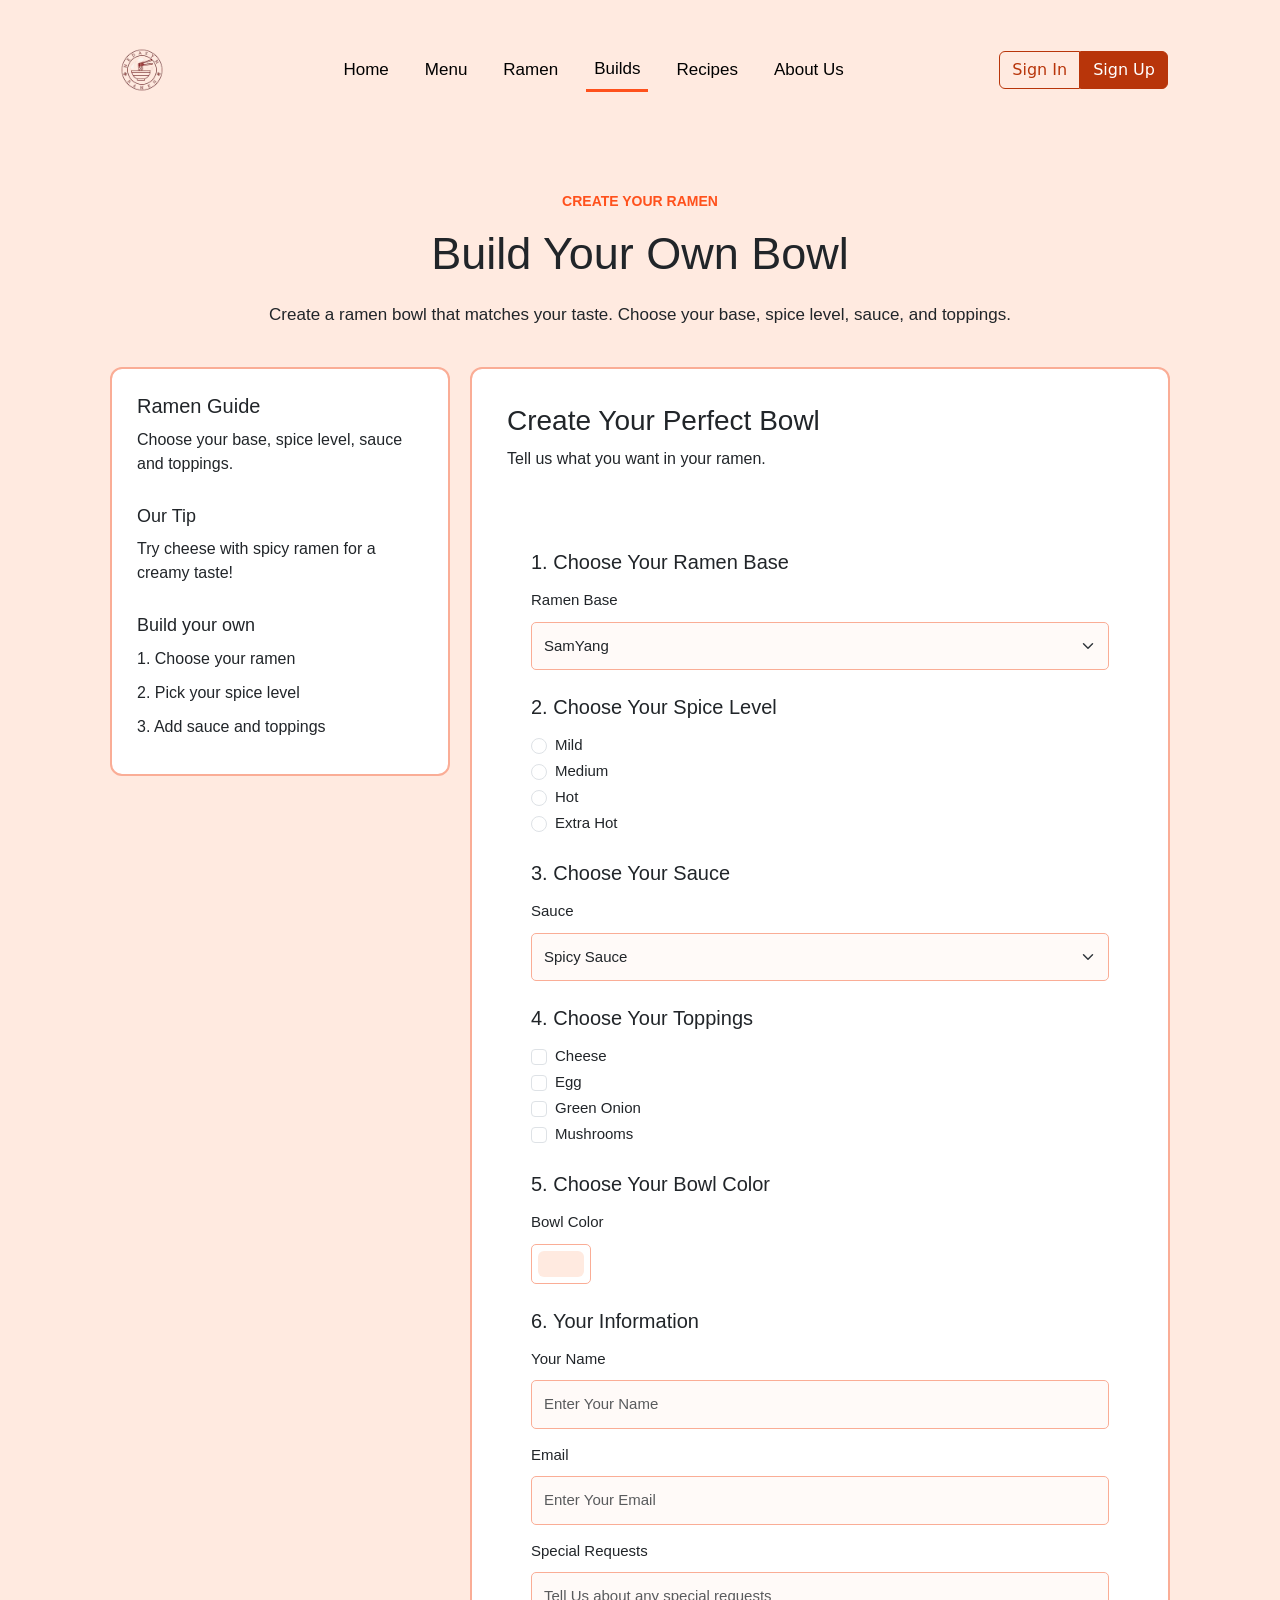
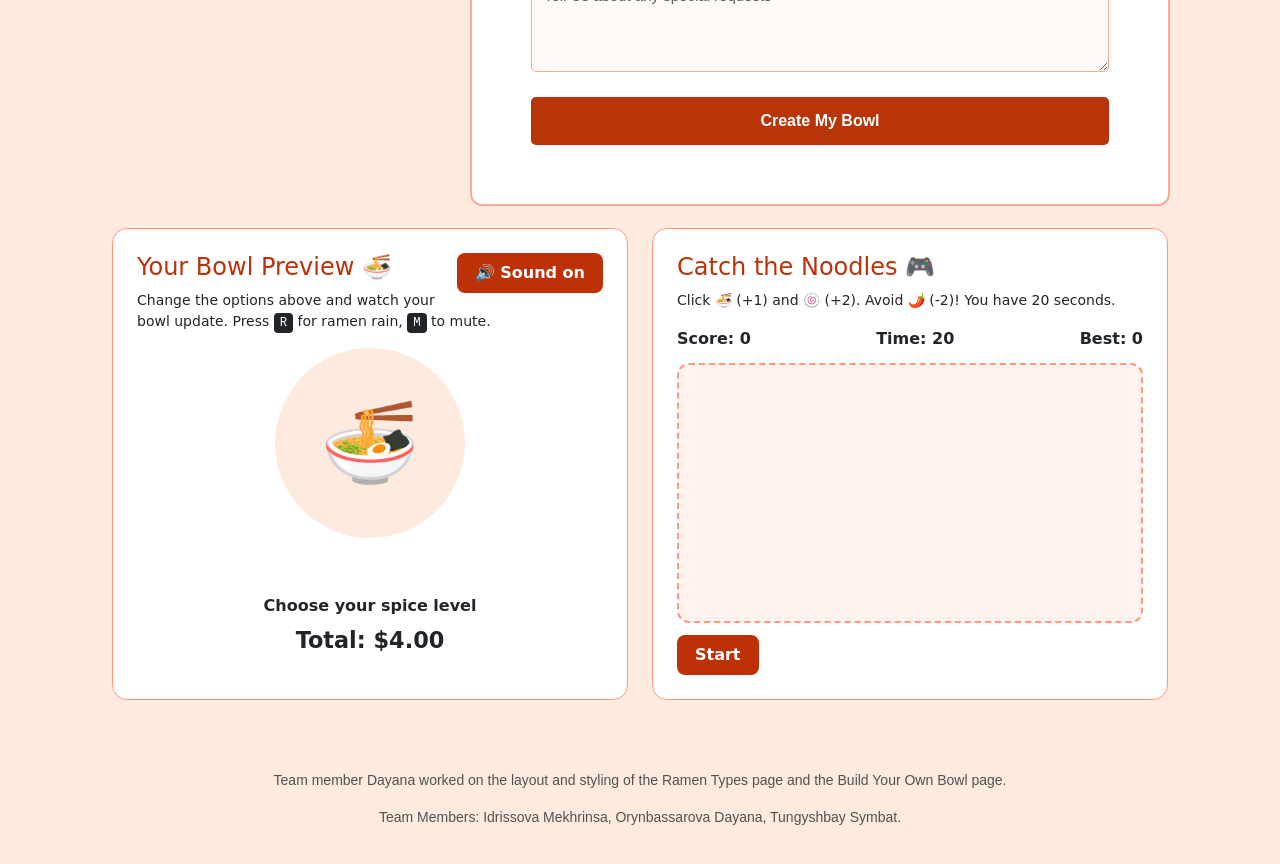
==== commit c0d66117: "Add files via upload" ====
--- a/build.html
+++ b/build.html
@@ -6,6 +6,7 @@
     <meta name="viewport" content="width=device-width, initial-scale=1.0">
     <link href="https://cdn.jsdelivr.net/npm/bootstrap@5.3.3/dist/css/bootstrap.min.css" rel="stylesheet">
     <link rel="stylesheet" href="style.css">
+    <link rel="stylesheet" href="creative.css">
     <title>MEDASYM RAMEN | Build Your Own Bowl</title>
 </head>
 
@@ -178,6 +179,39 @@
             </main>
         </div>
     </div>
+    <section class="creative container my-4">
+        <div class="row g-4">
+            <div class="col-md-6">
+                <div class="creative-card">
+                    <button id="soundToggle" class="creative-btn sound-toggle" type="button">🔊 Sound on</button>
+                    <h2>Your Bowl Preview 🍜</h2>
+                    <p class="small">Change the options above and watch your bowl update. Press <kbd>R</kbd> for ramen rain, <kbd>M</kbd> to mute.</p>
+                    <div class="bowl-stage" id="bowlStage">
+                        <span class="steam">💨</span><span class="steam">💨</span><span class="steam">💨</span>
+                        🍜
+                        <div class="bowl-toppings" id="bowlToppings"></div>
+                    </div>
+                    <div class="spice-meter" id="spiceMeter"></div>
+                    <p class="spice-label" id="spiceLabel"></p>
+                    <p class="price-tag" id="priceTag"></p>
+                    <p class="order-result" id="orderResult" aria-live="polite"></p>
+                </div>
+            </div>
+            <div class="col-md-6">
+                <div class="creative-card">
+                    <h2>Catch the Noodles 🎮</h2>
+                    <p class="small">Click 🍜 (+1) and 🍥 (+2). Avoid 🌶 (-2)! You have 20 seconds.</p>
+                    <div class="game-stats">
+                        <span>Score: <span id="gameScore">0</span></span>
+                        <span>Time: <span id="gameTime">20</span></span>
+                        <span>Best: <span id="gameBest">0</span></span>
+                    </div>
+                    <div class="game-arena" id="gameArena"></div>
+                    <button id="gameStart" class="creative-btn" type="button">Start</button>
+                </div>
+            </div>
+        </div>
+    </section>
     <footer class="team-credits">
         <p>Team member Dayana worked on the layout and styling
             of the Ramen Types page and the Build Your Own Bowl page.
@@ -189,7 +223,7 @@
     </footer>
 
     <script src="https://cdn.jsdelivr.net/npm/bootstrap@5.3.3/dist/js/bootstrap.bundle.min.js"></script>
-
+    <script src="creative.js"></script>
 </body>
 
 </html>
--- a/style.css
+++ b/style.css
@@ -8696,4 +8696,195 @@
     #current-time {
         font-size: 34px;
     }
+}
+
+/* assignmnet 5, more features for the ramen page */
+.read-more-text {
+    display: none;
+    margin-top: 12px;
+    padding: 12px;
+    background-color: #fff4ed;
+    border-radius: 8px;
+    line-height: 1.6;
+}
+
+.read-more-text.show {
+    display: block;
+}
+
+.cooking-tip {
+    text-align: center;
+    margin: 40px auto;
+    padding: 30px;
+    max-width: 600px;
+    background-color: white;
+    border: 1px solid #ff987f;
+    border-radius: 15px;
+}
+
+#tipBtn {
+    background-color: #bd3108;
+    color: white;
+    padding: 12px 24px;
+    border: none;
+    border-radius: 8px;
+    cursor: pointer;
+}
+
+#tipBtn:hover {
+    background-color: #ff5733;
+}
+
+#tipText {
+    margin-top: 20px;
+    font-size: 18px;
+}
+
+/* TASK 2.2 - Keyboard Navigation */
+
+#mainNav .nav-link:focus-visible {
+    outline: 2px solid #bd3108;
+    outline-offset: 4px;
+    border-radius: 5px;
+}
+
+/* TASK 2.3 - Multi-Step Form */
+
+.ramen-form {
+    max-width: 600px;
+    margin: 40px auto;
+    padding: 30px;
+    text-align: center;
+    background-color: white;
+    border: 1px solid #ff987f;
+    border-radius: 15px;
+}
+
+.ramen-form h2 {
+    margin-bottom: 25px;
+}
+
+.ramen-form select,
+.ramen-form input {
+    padding: 10px;
+    margin: 10px;
+    border: 1px solid #ff987f;
+    border-radius: 8px;
+}
+
+.ramen-form button {
+    background-color: #bd3108;
+    color: white;
+    padding: 10px 20px;
+    margin: 8px;
+    border: none;
+    border-radius: 8px;
+    cursor: pointer;
+}
+
+.ramen-form button:hover {
+    background-color: #ff5733;
+}
+
+#ramenResult {
+    margin-top: 20px;
+    font-weight: bold;
+    color: #bd3108;
+}
+
+/* TASK 3.2 - Arrays and Loops */
+
+.ramen-collection {
+    max-width: 600px;
+    margin: 40px auto;
+    padding: 30px;
+    background-color: white;
+    border: 1px solid #ff987f;
+    border-radius: 15px;
+    text-align: center;
+}
+
+.ramen-collection h2 {
+    margin-bottom: 20px;
+}
+
+#ramenList {
+    list-style: none;
+    padding: 0;
+}
+
+#ramenList li {
+    background-color: #fff1eb;
+    padding: 15px;
+    margin: 10px 0;
+    border-radius: 10px;
+    font-size: 18px;
+    color: #bd3108;
+}
+
+/* Our Ramen Collection */
+
+.ramen-collection {
+    max-width: 600px;
+    margin: 40px auto;
+    padding: 30px;
+    background-color: white;
+    border: 1px solid #ff987f;
+    border-radius: 15px;
+    text-align: center;
+}
+
+#ramenList {
+    list-style: none;
+    padding: 0;
+}
+
+#ramenList li {
+    background-color: #fff1eb;
+    padding: 15px;
+    margin: 10px 0;
+    border-radius: 10px;
+    color: #bd3108;
+}
+
+/* TASK 3.3 - Ramen Filters */
+
+.ramen-filters {
+    display: flex;
+    justify-content: center;
+    flex-wrap: wrap;
+    gap: 10px;
+    margin: 20px 0;
+}
+
+.filter-btn {
+    padding: 10px 18px;
+    background-color: white;
+    color: #bd3108;
+    border: 1px solid #bd3108;
+    border-radius: 8px;
+    cursor: pointer;
+}
+
+.filter-btn:hover {
+    background-color: #bd3108;
+    color: white;
+}
+
+/* TASK 3.5 - Animations */
+
+@keyframes ramenAppear {
+    from {
+        opacity: 0;
+        transform: translateY(20px);
+    }
+
+    to {
+        opacity: 1;
+        transform: translateY(0);
+    }
+}
+
+.ramen-animate {
+    animation: ramenAppear 0.5s ease;
 }
--- a/creative.css
+++ b/creative.css
@@ -0,0 +1,40 @@
+/* ===== TASK 5: Creativity and Engagement (Build page) ===== */
+.creative { max-width: 1100px; }
+.creative-card { background: #fff; border: 1px solid #ff987f; border-radius: 15px; padding: 24px; height: 100%; }
+.creative-card h2 { color: #bd3108; font-size: 1.5rem; }
+
+/* Live bowl preview */
+.bowl-stage { position: relative; width: 190px; height: 190px; margin: 16px auto; border-radius: 50%;
+    background: #ffeae0; display: flex; align-items: center; justify-content: center;
+    font-size: 80px; transition: background-color .4s, transform .3s; }
+.bowl-stage.pop { transform: scale(1.12); }
+.bowl-toppings { position: absolute; bottom: 8px; width: 100%; text-align: center; font-size: 26px; letter-spacing: 2px; }
+.steam { position: absolute; top: -20px; font-size: 26px; opacity: 0; animation: steam 2.4s ease-in infinite; }
+.steam:nth-child(2) { left: 30%; animation-delay: .8s; }
+.steam:nth-child(3) { left: 62%; animation-delay: 1.6s; }
+@keyframes steam { 0% { transform: translateY(20px); opacity: 0; } 40% { opacity: .7; } 100% { transform: translateY(-30px); opacity: 0; } }
+
+/* Spice meter: shake gets stronger with spice level */
+.spice-meter { text-align: center; font-size: 28px; min-height: 40px; }
+.spice-label { text-align: center; font-weight: 700; margin-bottom: 6px; }
+.shake-2 { animation: shake .5s infinite; }
+.shake-3 { animation: shake .25s infinite; }
+@keyframes shake { 0%,100% { transform: translateX(0); } 25% { transform: translateX(-4px) rotate(-2deg); } 75% { transform: translateX(4px) rotate(2deg); } }
+
+.price-tag { text-align: center; font-size: 1.4rem; font-weight: 700; }
+.order-result { text-align: center; font-weight: 600; margin-top: 12px; }
+.sound-toggle { float: right; }
+
+/* Ramen rain */
+.rain-drop { position: fixed; top: -50px; font-size: 32px; pointer-events: none; z-index: 2000; animation: rain 2.6s linear forwards; }
+@keyframes rain { to { transform: translateY(110vh) rotate(360deg); } }
+
+/* Catch the Noodles game */
+.game-arena { position: relative; height: 260px; background: #fff4ed; border: 2px dashed #ff987f;
+    border-radius: 12px; overflow: hidden; margin: 12px 0; }
+.game-target { position: absolute; border: none; background: none; font-size: 36px; cursor: pointer;
+    animation: appear .25s ease-out; }
+@keyframes appear { from { transform: scale(0); } to { transform: scale(1); } }
+.game-stats { display: flex; justify-content: space-between; font-weight: 700; }
+.creative-btn { background-color: #bd3108; color: #fff; border: none; border-radius: 8px; padding: 8px 18px; cursor: pointer; }
+.creative-btn:hover { background-color: #ff5733; }
